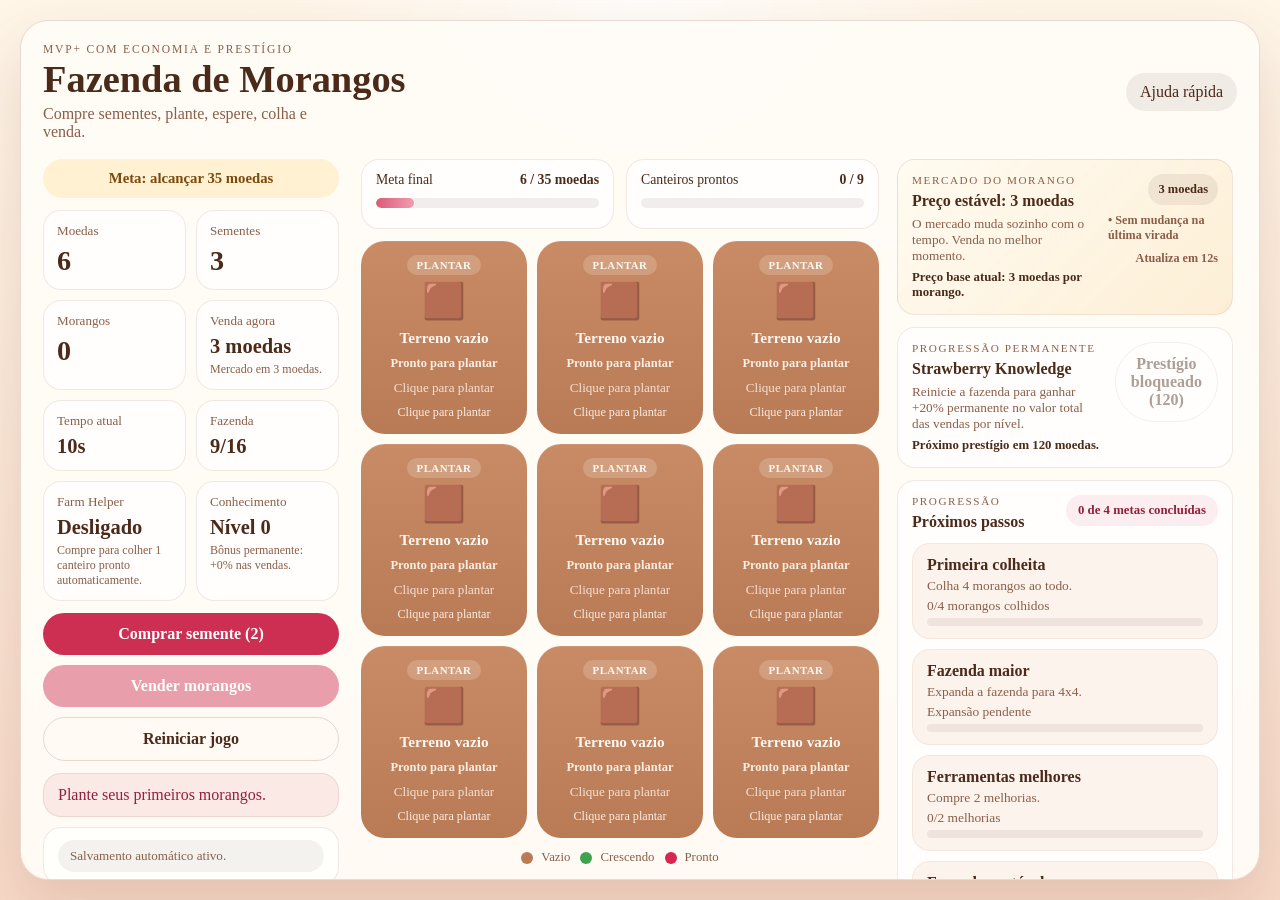
==== public/index.html @ 551999f2 "refactor: sprint 9Reorganize game into a modular architecture with dedicated systems, state manageme" ====
<!DOCTYPE html>
<html lang="pt-BR">
  <head>
    <meta charset="UTF-8" />
    <meta name="viewport" content="width=device-width, initial-scale=1.0" />
    <title>Fazenda de Morangos</title>
    <link rel="stylesheet" href="style.css" />
  </head>
  <body>
    <main class="app">
      <section class="panel">
        <div class="panel__header">
          <div>
            <p class="eyebrow">MVP+ com economia e prestígio</p>
            <h1>Fazenda de Morangos</h1>
            <p class="subtitle">Compre sementes, plante, espere, colha e venda.</p>
          </div>
          <button class="helper-btn" id="helpToggleButton" type="button" aria-expanded="false">Ajuda rápida</button>
        </div>

        <section class="game-shell">
          <aside class="zone zone--left">
            <div class="goal" id="goalStatus" aria-live="polite">Meta: alcançar 35 moedas</div>

            <section class="stats stats--compact" aria-label="Recursos">
              <article class="stat" id="moneyCard">
                <span class="stat__label">Moedas</span>
                <strong class="stat__value" id="moneyCount">0</strong>
              </article>
              <article class="stat" id="seedCard">
                <span class="stat__label">Sementes</span>
                <strong class="stat__value" id="seedCount">0</strong>
              </article>
              <article class="stat" id="berryCard">
                <span class="stat__label">Morangos</span>
                <strong class="stat__value" id="berryCount">0</strong>
              </article>
              <article class="stat" id="sellPriceCard">
                <span class="stat__label">Venda agora</span>
                <strong class="stat__value stat__value--small" id="sellPriceValue">3 moedas</strong>
                <span class="stat__hint" id="sellPriceHint">Mercado estável.</span>
              </article>
              <article class="stat" id="growthTimeCard">
                <span class="stat__label">Tempo atual</span>
                <strong class="stat__value stat__value--small" id="growthTimeValue">10s</strong>
              </article>
              <article class="stat" id="plotCountCard">
                <span class="stat__label">Fazenda</span>
                <strong class="stat__value stat__value--small" id="plotCountValue">9/16</strong>
              </article>
              <article class="stat" id="helperCard">
                <span class="stat__label">Farm Helper</span>
                <strong class="stat__value stat__value--small" id="helperStatusValue">Desligado</strong>
                <span class="stat__hint" id="helperStatusHint">Compre para colher 1 canteiro pronto automaticamente.</span>
              </article>
              <article class="stat" id="prestigeCard">
                <span class="stat__label">Conhecimento</span>
                <strong class="stat__value stat__value--small" id="prestigeLevelValue">Nível 0</strong>
                <span class="stat__hint" id="prestigeBonusHint">Bônus permanente: +0% nas vendas.</span>
              </article>
            </section>

            <section class="actions actions--stack" aria-label="Ações">
              <button class="action-btn" id="buySeedButton" type="button">Comprar semente (2)</button>
              <button class="action-btn" id="sellButton" type="button">Vender morangos</button>
              <button class="action-btn action-btn--ghost" id="resetButton" type="button">Reiniciar jogo</button>
            </section>

            <section class="status-stack" aria-label="Status rápidos">
              <section class="status-module status-module--message">
                <p id="statusMessage" aria-live="polite">Plante seus primeiros morangos.</p>
              </section>

              <section class="status-module status-module--save">
                <div class="save-status" id="saveStatus" aria-live="polite">Salvamento automático pendente.</div>
              </section>

              <section class="combo-strip status-module" id="comboStrip" aria-live="polite" hidden>
                <div>
                  <p class="combo-strip__eyebrow">Combo</p>
                  <strong class="combo-strip__title" id="comboTitle">Combo x2</strong>
                  <p class="combo-strip__text" id="comboText">Colha em sequência para bônus.</p>
                </div>
                <div class="combo-strip__aside">
                  <div class="combo-strip__timer" id="comboTimer">1s</div>
                  <div class="combo-strip__progress">
                    <div class="combo-strip__progress-fill" id="comboProgressBar"></div>
                  </div>
                </div>
              </section>

              <section class="helper-strip status-module" id="helperStrip" aria-live="polite" hidden>
                <div>
                  <p class="helper-strip__eyebrow">Farm Helper</p>
                  <strong class="helper-strip__title">Colheita automática</strong>
                  <p class="helper-strip__text" id="helperStripText">O helper está monitorando a fazenda.</p>
                </div>
                <div class="helper-strip__timer" id="helperStripTimer">Próxima verificação em 3s</div>
              </section>

              <section class="event-banner event-banner--idle status-module" id="eventBanner" aria-live="polite">
                <div>
                  <p class="event-banner__eyebrow">Evento</p>
                  <h2 id="eventTitle">Nenhum evento ativo</h2>
                  <p class="event-banner__text" id="eventDescription">Venda morangos para ativar um evento curto.</p>
                  <p class="event-banner__effect" id="eventEffect">Sem bônus ativo no momento.</p>
                  <div class="event-banner__tags" id="eventTags" hidden></div>
                </div>
                <div class="event-banner__aside">
                  <div class="event-banner__timer" id="eventTimer">Aguardando</div>
                  <div class="event-banner__progress">
                    <div class="event-banner__progress-fill" id="eventProgressBar"></div>
                  </div>
                </div>
              </section>
            </section>
          </aside>

          <section class="zone zone--center">
            <section class="progress-strip progress-strip--compact" aria-label="Indicadores de progresso">
              <article class="progress-card">
                <div class="progress-card__head">
                  <span>Meta final</span>
                  <strong id="moneyGoalProgressLabel">0 / 35 moedas</strong>
                </div>
                <div class="progress-card__bar">
                  <div class="progress-card__fill" id="moneyGoalProgressBar"></div>
                </div>
              </article>
              <article class="progress-card">
                <div class="progress-card__head">
                  <span>Canteiros prontos</span>
                  <strong id="readyPlotProgressLabel">0 / 9</strong>
                </div>
                <div class="progress-card__bar">
                  <div class="progress-card__fill progress-card__fill--ready" id="readyPlotProgressBar"></div>
                </div>
              </article>
            </section>

            <section class="milestone-toast" id="milestoneToast" aria-live="polite" hidden>
              <strong class="milestone-toast__title">Meta concluída</strong>
              <p class="milestone-toast__text" id="milestoneToastText"></p>
            </section>

            <section class="farm-section">
              <div class="farm-grid" id="farmGrid" aria-label="Grade da fazenda"></div>
            </section>

            <section class="meta-row meta-row--center" aria-label="Legenda e leitura rápida">
              <div class="legend" aria-label="Estados dos canteiros">
                <span class="legend__item"><span class="legend__dot legend__dot--empty"></span>Vazio</span>
                <span class="legend__item"><span class="legend__dot legend__dot--growing"></span>Crescendo</span>
                <span class="legend__item"><span class="legend__dot legend__dot--ready"></span>Pronto</span>
              </div>
            </section>
          </section>

          <aside class="zone zone--right">
            <section class="market-banner market-banner--steady" id="marketBanner" aria-live="polite">
              <div>
                <p class="market-banner__eyebrow">Mercado do morango</p>
                <h2 id="marketHeadline">Preço estável</h2>
                <p class="market-banner__text" id="marketSummary">
                  O mercado muda sozinho com o tempo. Venda no melhor momento.
                </p>
                <p class="market-banner__effect" id="marketEffect">Preço base atual: 3 moedas por morango.</p>
              </div>
              <div class="market-banner__aside">
                <div class="market-banner__price" id="marketPriceValue">3 moedas</div>
                <div class="market-banner__change" id="marketChangeIndicator">Sem mudança</div>
                <div class="market-banner__timer" id="marketTimer">Atualiza em 12s</div>
              </div>
            </section>

            <section class="prestige-panel" id="prestigePanel" aria-live="polite">
              <div>
                <p class="prestige-panel__eyebrow">Progressão permanente</p>
                <h2 id="prestigePanelTitle">Strawberry Knowledge</h2>
                <p class="prestige-panel__text" id="prestigePanelDescription">
                  Alcance o requisito de moedas para reiniciar a fazenda e ganhar bônus permanente nas vendas.
                </p>
                <p class="prestige-panel__meta" id="prestigeThresholdText">Próximo prestígio em 120 moedas.</p>
              </div>
              <button class="action-btn action-btn--ghost" id="prestigeButton" type="button">Prestigiar fazenda</button>
            </section>

            <section class="progression" aria-label="Progresso">
              <div class="progression__header">
                <div>
                  <p class="progression__eyebrow">Progressão</p>
                  <h2>Próximos passos</h2>
                </div>
                <div class="progression__summary" id="progressSummary">0 de 4 metas concluídas</div>
              </div>
              <ul class="goal-list" id="goalList" aria-live="polite"></ul>
            </section>

            <section class="upgrades" aria-label="Melhorias">
              <article class="upgrade-card">
                <p class="upgrade-card__eyebrow">Melhoria</p>
                <h2>Adubo rápido</h2>
                <p class="upgrade-card__text" id="fertilizerDescription">
                  Reduz o tempo de crescimento em 25%.
                </p>
                <button class="action-btn" id="fertilizerButton" type="button">Comprar adubo (10)</button>
              </article>

              <article class="upgrade-card">
                <p class="upgrade-card__eyebrow">Melhoria</p>
                <h2>Caixa premium</h2>
                <p class="upgrade-card__text" id="marketDescription">
                  Cada morango vendido rende +2 moedas.
                </p>
                <button class="action-btn" id="marketButton" type="button">Melhorar venda (14)</button>
              </article>

              <article class="upgrade-card">
                <p class="upgrade-card__eyebrow">Expansão</p>
                <h2>Fazenda 4x4</h2>
                <p class="upgrade-card__text" id="expansionDescription">
                  Libera mais 7 canteiros e amplia a produção.
                </p>
                <button class="action-btn" id="expandFarmButton" type="button">Expandir fazenda (10)</button>
              </article>

              <article class="upgrade-card">
                <p class="upgrade-card__eyebrow">Automação leve</p>
                <h2>Farm Helper</h2>
                <p class="upgrade-card__text" id="helperDescription">
                  Colhe automaticamente 1 canteiro pronto a cada poucos segundos.
                </p>
                <button class="action-btn" id="helperButton" type="button">Comprar helper (18)</button>
              </article>
            </section>

            <section class="help-panel" id="helpPanel" aria-label="Ajuda inicial" hidden>
              <div class="help-panel__header">
                <div>
                  <p class="help-panel__eyebrow">Como jogar</p>
                  <h2>Comece em menos de 30 segundos</h2>
                </div>
                <button class="helper-btn helper-btn--ghost" id="helpDismissButton" type="button">Ocultar</button>
              </div>
              <ol class="help-steps">
                <li>Compre sementes com moedas.</li>
                <li>Clique em um terreno vazio para plantar.</li>
                <li>Espere crescer, colha e venda para reinvestir.</li>
              </ol>
            </section>
          </aside>
        </section>
      </section>
    </main>

    <script src="../src/config/gameConfig.js"></script>
    <script src="../src/utils/format.js"></script>
    <script src="../src/utils/dom.js"></script>
    <script src="../src/state/createGameState.js"></script>
    <script src="../src/systems/events.js"></script>
    <script src="../src/systems/market.js"></script>
    <script src="../src/systems/prestige.js"></script>
    <script src="../src/systems/combo.js"></script>
    <script src="../src/systems/helper.js"></script>
    <script src="../src/systems/progression.js"></script>
    <script src="../src/systems/plots.js"></script>
    <script src="../src/state/persistence.js"></script>
    <script src="../src/ui/farmGrid.js"></script>
    <script src="../src/ui/render.js"></script>
    <script src="../src/main.js"></script>
  </body>
</html>
---- public/style.css ----
:root {
  --bg-top: #fff6e8;
  --bg-bottom: #f8d9c8;
  --panel: rgba(255, 252, 247, 0.94);
  --panel-border: rgba(137, 76, 51, 0.18);
  --text: #4b2a1a;
  --muted: #8b5e49;
  --accent: #cc2f52;
  --accent-dark: #93203a;
  --gold: #f3b347;
  --soil: #7a4a2e;
  --soil-dark: #643a23;
  --sprout: #3fa34d;
  --ready: #d7264f;
  --empty: #b97a56;
  --track: rgba(255, 255, 255, 0.26);
  --shadow: 0 24px 60px rgba(100, 53, 31, 0.15);
}

* {
  box-sizing: border-box;
}

body {
  margin: 0;
  min-height: 100vh;
  font-family: Georgia, "Times New Roman", serif;
  color: var(--text);
  background:
    radial-gradient(circle at top, rgba(255, 255, 255, 0.8), transparent 32%),
    linear-gradient(180deg, var(--bg-top), var(--bg-bottom));
}

button {
  font: inherit;
}

.app {
  min-height: 100vh;
  display: grid;
  place-items: center;
  padding: 20px;
}

.panel {
  width: min(100%, 1440px);
  background: var(--panel);
  border: 1px solid var(--panel-border);
  border-radius: 28px;
  box-shadow: var(--shadow);
  padding: 22px;
  backdrop-filter: blur(8px);
}

.panel__header {
  display: flex;
  justify-content: space-between;
  gap: 12px;
  align-items: center;
}

.eyebrow {
  margin: 0 0 6px;
  text-transform: uppercase;
  letter-spacing: 0.16em;
  font-size: 0.72rem;
  color: var(--muted);
}

h1 {
  margin: 0;
  font-size: clamp(2rem, 3vw, 3rem);
  line-height: 0.95;
}

.subtitle {
  margin: 8px 0 0;
  max-width: 34ch;
  color: var(--muted);
}

.goal {
  padding: 11px 14px;
  border-radius: 999px;
  background: #fff1d2;
  color: #7a4a0d;
  font-size: 0.92rem;
  font-weight: 700;
  text-align: center;
}

.goal--won {
  background: #e6ffe8;
  color: #1c6a2b;
}

.helper-btn {
  border: 0;
  border-radius: 999px;
  padding: 10px 14px;
  background: rgba(75, 42, 26, 0.08);
  color: var(--text);
  cursor: pointer;
}

.helper-btn--ghost {
  background: transparent;
  border: 1px solid rgba(137, 76, 51, 0.16);
}

.game-shell {
  display: grid;
  grid-template-columns: minmax(250px, 300px) minmax(0, 1fr) minmax(300px, 340px);
  gap: 18px;
  margin-top: 18px;
  align-items: start;
}

.zone {
  min-width: 0;
}

.zone--left,
.zone--right,
.zone--center {
  display: grid;
  gap: 12px;
  align-content: start;
}

.stats {
  display: grid;
  gap: 10px;
}

.stats--compact {
  grid-template-columns: repeat(2, minmax(0, 1fr));
}

.stat {
  padding: 12px 13px;
  border-radius: 18px;
  background: rgba(255, 255, 255, 0.72);
  border: 1px solid rgba(137, 76, 51, 0.12);
}

.stat--highlight {
  background: rgba(255, 248, 223, 0.95);
  border-color: rgba(243, 179, 71, 0.45);
  box-shadow: inset 0 0 0 1px rgba(243, 179, 71, 0.08);
}

.stat__label {
  display: block;
  font-size: 0.82rem;
  color: var(--muted);
}

.stat__value {
  display: block;
  margin-top: 6px;
  font-size: clamp(1.3rem, 2.2vw, 1.9rem);
}

.stat__value--small {
  font-size: clamp(1rem, 1.6vw, 1.3rem);
}

.stat__hint {
  display: block;
  margin-top: 4px;
  font-size: 0.75rem;
  color: var(--muted);
}

.actions {
  display: flex;
  flex-wrap: wrap;
  gap: 10px;
}

.actions--stack {
  flex-direction: column;
}

.action-btn {
  border: 0;
  border-radius: 999px;
  padding: 12px 14px;
  background: var(--accent);
  color: white;
  font-weight: 700;
  cursor: pointer;
  transition:
    transform 140ms ease,
    opacity 140ms ease,
    background 140ms ease;
}

.action-btn:hover,
.action-btn:focus-visible {
  transform: translateY(-1px);
  background: var(--accent-dark);
  outline: none;
}

.action-btn:disabled {
  opacity: 0.45;
  cursor: not-allowed;
  transform: none;
}

.action-btn--highlight {
  box-shadow: 0 0 0 3px rgba(243, 179, 71, 0.2);
}

.action-btn--ghost {
  background: transparent;
  color: var(--text);
  border: 1px solid rgba(137, 76, 51, 0.2);
}

.action-btn--ghost:hover,
.action-btn--ghost:focus-visible {
  background: rgba(137, 76, 51, 0.08);
}

.status-stack {
  display: grid;
  gap: 10px;
}

.status-module {
  margin-top: 0;
  padding: 12px 14px;
  border-radius: 18px;
  border: 1px solid rgba(137, 76, 51, 0.12);
  background: rgba(255, 255, 255, 0.74);
}

.status-module--message {
  background: rgba(204, 47, 82, 0.08);
  color: var(--accent-dark);
}

.status-module p {
  margin: 0;
}

.save-status {
  padding: 8px 12px;
  border-radius: 999px;
  background: rgba(75, 42, 26, 0.06);
  color: var(--muted);
  font-size: 0.82rem;
}

.combo-strip {
  display: flex;
  justify-content: space-between;
  align-items: start;
  gap: 12px;
  background: linear-gradient(135deg, rgba(255, 244, 216, 0.96), rgba(255, 211, 138, 0.48));
  border: 1px solid rgba(243, 179, 71, 0.28);
}

.combo-strip__eyebrow {
  margin: 0 0 4px;
  text-transform: uppercase;
  letter-spacing: 0.14em;
  font-size: 0.66rem;
  color: #9a5a14;
}

.combo-strip__title,
.combo-strip__text {
  margin: 0;
}

.combo-strip__text {
  margin-top: 4px;
  color: #7a4a0d;
  font-size: 0.8rem;
}

.combo-strip__aside {
  display: grid;
  gap: 8px;
  justify-items: end;
  min-width: 110px;
}

.combo-strip__timer {
  padding: 8px 10px;
  border-radius: 999px;
  background: rgba(122, 74, 13, 0.1);
  color: #7a4a0d;
  font-size: 0.78rem;
  font-weight: 700;
}

.combo-strip__progress {
  width: 100%;
  height: 8px;
  border-radius: 999px;
  background: rgba(122, 74, 13, 0.12);
  overflow: hidden;
}

.combo-strip__progress-fill {
  width: 0;
  height: 100%;
  border-radius: inherit;
  background: linear-gradient(90deg, #f0a023, #ffd27a);
  transition: width 120ms linear;
}

.helper-strip {
  display: flex;
  justify-content: space-between;
  align-items: center;
  gap: 12px;
  background: linear-gradient(135deg, rgba(240, 246, 255, 0.96), rgba(169, 203, 244, 0.42));
  border: 1px solid rgba(84, 123, 201, 0.24);
}

.helper-strip__eyebrow {
  margin: 0 0 4px;
  text-transform: uppercase;
  letter-spacing: 0.14em;
  font-size: 0.66rem;
  color: #35578a;
}

.helper-strip__title,
.helper-strip__text {
  margin: 0;
}

.helper-strip__text {
  margin-top: 4px;
  color: #3a5c8b;
  font-size: 0.8rem;
}

.helper-strip__timer {
  flex-shrink: 0;
  padding: 8px 10px;
  border-radius: 999px;
  background: rgba(53, 87, 138, 0.1);
  color: #35578a;
  font-size: 0.78rem;
  font-weight: 700;
}

.progress-strip {
  display: grid;
  grid-template-columns: repeat(2, minmax(0, 1fr));
  gap: 12px;
}

.progress-card {
  padding: 12px 14px;
  border-radius: 18px;
  background: rgba(255, 255, 255, 0.72);
  border: 1px solid rgba(137, 76, 51, 0.12);
}

.progress-card__head {
  display: flex;
  justify-content: space-between;
  gap: 10px;
  align-items: center;
  font-size: 0.86rem;
}

.progress-card__bar {
  width: 100%;
  height: 10px;
  margin-top: 10px;
  border-radius: 999px;
  background: rgba(75, 42, 26, 0.08);
  overflow: hidden;
}

.progress-card__fill {
  width: 0;
  height: 100%;
  border-radius: inherit;
  background: linear-gradient(90deg, #d95a79, #f19db0);
  transition: width 160ms linear;
}

.progress-card__fill--ready {
  background: linear-gradient(90deg, #45aa54, #8fe09b);
}

.progress-strip--compact .progress-card {
  min-height: 70px;
}

.milestone-toast {
  padding: 12px 14px;
  border-radius: 18px;
  background: linear-gradient(135deg, rgba(230, 255, 232, 0.95), rgba(170, 223, 180, 0.72));
  border: 1px solid rgba(28, 106, 43, 0.18);
}

.milestone-toast__title,
.milestone-toast__text {
  margin: 0;
}

.milestone-toast__text {
  margin-top: 4px;
  color: #2a6532;
}

.meta-row {
  display: flex;
  justify-content: center;
  gap: 16px;
  align-items: center;
}

.legend {
  display: flex;
  flex-wrap: wrap;
  justify-content: center;
  gap: 10px;
  font-size: 0.8rem;
  color: var(--muted);
}

.legend__item {
  display: inline-flex;
  align-items: center;
  gap: 8px;
}

.legend__dot {
  width: 12px;
  height: 12px;
  border-radius: 999px;
}

.legend__dot--empty {
  background: var(--empty);
}

.legend__dot--growing {
  background: var(--sprout);
}

.legend__dot--ready {
  background: var(--ready);
}

.event-banner,
.market-banner,
.prestige-panel,
.progression,
.help-panel,
.upgrade-card {
  padding: 14px;
  border-radius: 18px;
  border: 1px solid rgba(137, 76, 51, 0.12);
  background: rgba(255, 255, 255, 0.72);
}

.event-banner,
.market-banner,
.prestige-panel {
  display: flex;
  justify-content: space-between;
  align-items: start;
  gap: 12px;
}

.event-banner--sunshine {
  background: linear-gradient(135deg, rgba(255, 241, 210, 0.95), rgba(243, 179, 71, 0.38));
}

.event-banner--drizzle {
  background: linear-gradient(135deg, rgba(225, 244, 255, 0.95), rgba(106, 170, 209, 0.34));
}

.event-banner--market {
  background: linear-gradient(135deg, rgba(255, 243, 228, 0.95), rgba(227, 129, 81, 0.32));
}

.market-banner--up {
  background: linear-gradient(135deg, rgba(234, 255, 237, 0.95), rgba(118, 196, 133, 0.28));
}

.market-banner--down {
  background: linear-gradient(135deg, rgba(255, 241, 240, 0.95), rgba(219, 106, 106, 0.24));
}

.market-banner--steady {
  background: linear-gradient(135deg, rgba(255, 251, 240, 0.95), rgba(243, 179, 71, 0.18));
}

.prestige-panel--available {
  background: linear-gradient(135deg, rgba(255, 248, 228, 0.95), rgba(243, 179, 71, 0.24));
  border-color: rgba(243, 179, 71, 0.42);
}

.event-banner__eyebrow,
.market-banner__eyebrow,
.prestige-panel__eyebrow,
.progression__eyebrow,
.help-panel__eyebrow,
.upgrade-card__eyebrow {
  margin: 0 0 6px;
  text-transform: uppercase;
  letter-spacing: 0.14em;
  font-size: 0.7rem;
  color: var(--muted);
}

.event-banner h2,
.market-banner h2,
.prestige-panel h2,
.progression h2,
.help-panel h2,
.upgrade-card h2 {
  margin: 0;
  font-size: 1rem;
}

.event-banner__text,
.market-banner__text,
.prestige-panel__text,
.upgrade-card__text {
  margin: 6px 0 0;
  color: var(--muted);
  font-size: 0.83rem;
}

.event-banner__effect,
.market-banner__effect,
.prestige-panel__meta {
  margin: 6px 0 0;
  font-size: 0.8rem;
  font-weight: 700;
}

.event-banner__aside,
.market-banner__aside {
  display: grid;
  gap: 8px;
  justify-items: end;
  min-width: 110px;
}

.event-banner__timer,
.market-banner__price {
  padding: 8px 10px;
  border-radius: 999px;
  background: rgba(75, 42, 26, 0.08);
  font-size: 0.78rem;
  font-weight: 700;
}

.market-banner__change,
.market-banner__timer {
  font-size: 0.76rem;
  color: var(--muted);
  font-weight: 700;
}

.event-banner__tags {
  display: flex;
  flex-wrap: wrap;
  gap: 8px;
  margin-top: 10px;
}

.event-banner__tag {
  display: inline-flex;
  align-items: center;
  min-height: 26px;
  padding: 5px 9px;
  border-radius: 999px;
  background: rgba(75, 42, 26, 0.1);
  color: var(--text);
  font-size: 0.74rem;
  font-weight: 700;
}

.event-banner__progress,
.event-banner__progress-fill {
  border-radius: 999px;
}

.event-banner__progress {
  width: 100%;
  max-width: 130px;
  height: 8px;
  background: rgba(75, 42, 26, 0.12);
  overflow: hidden;
}

.event-banner__progress-fill {
  width: 0;
  height: 100%;
  background: linear-gradient(90deg, rgba(75, 42, 26, 0.75), rgba(75, 42, 26, 0.28));
  transition: width 160ms linear;
}

.farm-section {
  display: grid;
}

.farm-grid {
  display: grid;
  grid-template-columns: repeat(3, minmax(0, 1fr));
  gap: 10px;
}

.farm-grid--expanded {
  grid-template-columns: repeat(4, minmax(0, 1fr));
}

.plot {
  appearance: none;
  border: 0;
  border-radius: 24px;
  min-height: 136px;
  background: linear-gradient(180deg, var(--soil), var(--soil-dark));
  color: #fff7ef;
  padding: 14px;
  display: flex;
  flex-direction: column;
  align-items: center;
  justify-content: center;
  gap: 9px;
  cursor: pointer;
  transition:
    transform 140ms ease,
    box-shadow 140ms ease,
    filter 140ms ease;
  box-shadow: inset 0 1px 0 rgba(255, 255, 255, 0.08);
}

.plot:hover,
.plot:focus-visible {
  transform: translateY(-2px);
  box-shadow:
    inset 0 1px 0 rgba(255, 255, 255, 0.1),
    0 14px 28px rgba(100, 53, 31, 0.18);
  outline: none;
}

.plot--attention {
  box-shadow:
    inset 0 1px 0 rgba(255, 255, 255, 0.1),
    0 0 0 3px rgba(255, 255, 255, 0.16);
}

.plot__emoji {
  font-size: 2.2rem;
  line-height: 1;
}

.plot__badge {
  padding: 4px 10px;
  border-radius: 999px;
  background: rgba(255, 255, 255, 0.18);
  font-size: 0.68rem;
  font-weight: 700;
  letter-spacing: 0.04em;
  text-transform: uppercase;
}

.plot__name,
.plot__stage,
.plot__timer {
  text-align: center;
}

.plot__name {
  font-size: 0.95rem;
  font-weight: 700;
}

.plot__stage {
  font-size: 0.78rem;
  color: rgba(255, 247, 239, 0.92);
  font-weight: 700;
}

.plot__timer {
  font-size: 0.82rem;
  color: rgba(255, 247, 239, 0.82);
}

.plot__progress {
  width: 100%;
  height: 8px;
  border-radius: 999px;
  background: var(--track);
  overflow: hidden;
}

.plot__progress-fill {
  height: 100%;
  width: 0;
  border-radius: inherit;
  background: linear-gradient(90deg, #fff2c2, #fff8ef);
  transition: width 180ms linear;
}

.plot__hint {
  font-size: 0.76rem;
  color: rgba(255, 247, 239, 0.92);
}

.plot--empty {
  background: linear-gradient(180deg, #c98b66, var(--empty));
}

.plot--growing {
  background: linear-gradient(180deg, #4cae57, var(--sprout));
}

.plot--growing .plot__badge {
  background: rgba(255, 255, 255, 0.24);
}

.plot--ready {
  background: linear-gradient(180deg, #f26a8d, var(--ready));
  animation: readyPulse 1s ease-in-out infinite alternate;
}

.plot--ready .plot__badge {
  background: rgba(255, 255, 255, 0.28);
}

.plot--harvested {
  animation: harvestFlash 420ms ease-out;
}

.plot--harvested-auto {
  animation: harvestFlashAuto 560ms ease-out;
}

.progression__header {
  display: flex;
  justify-content: space-between;
  gap: 12px;
  align-items: start;
}

.progression__summary {
  flex-shrink: 0;
  padding: 8px 12px;
  border-radius: 999px;
  background: rgba(204, 47, 82, 0.08);
  color: var(--accent-dark);
  font-size: 0.8rem;
  font-weight: 700;
}

.goal-list {
  list-style: none;
  margin: 12px 0 0;
  padding: 0;
  display: grid;
  gap: 10px;
}

.goal-item {
  display: grid;
  gap: 4px;
  padding: 12px 14px;
  border-radius: 18px;
  background: rgba(248, 217, 200, 0.3);
  border: 1px solid rgba(137, 76, 51, 0.08);
}

.goal-item--done {
  background: rgba(120, 196, 133, 0.18);
  border-color: rgba(28, 106, 43, 0.18);
}

.goal-item__title {
  font-weight: 700;
}

.goal-item__description,
.goal-item__meta {
  color: var(--muted);
  font-size: 0.84rem;
}

.goal-item__bar {
  width: 100%;
  height: 8px;
  border-radius: 999px;
  background: rgba(75, 42, 26, 0.08);
  overflow: hidden;
}

.goal-item__fill {
  width: 0;
  height: 100%;
  border-radius: inherit;
  background: linear-gradient(90deg, #cf4e6e, #f3b4c2);
  transition: width 180ms ease;
}

.upgrades {
  display: grid;
  grid-template-columns: 1fr;
  gap: 12px;
}

.upgrade-card__text {
  margin: 6px 0 12px;
  min-height: 0;
}

.help-panel[hidden] {
  display: none;
}

.help-panel__header {
  display: flex;
  justify-content: space-between;
  gap: 12px;
  align-items: start;
}

.help-steps {
  margin: 10px 0 0;
  padding-left: 18px;
  color: var(--muted);
}

.help-steps li + li {
  margin-top: 6px;
}

@keyframes readyPulse {
  from {
    box-shadow:
      inset 0 1px 0 rgba(255, 255, 255, 0.1),
      0 0 0 rgba(210, 38, 79, 0.12);
  }

  to {
    box-shadow:
      inset 0 1px 0 rgba(255, 255, 255, 0.1),
      0 16px 30px rgba(210, 38, 79, 0.22);
  }
}

@keyframes harvestFlash {
  0% {
    transform: scale(0.96);
    filter: brightness(1.35);
  }

  100% {
    transform: scale(1);
    filter: brightness(1);
  }
}

@keyframes harvestFlashAuto {
  0% {
    transform: scale(0.97);
    filter: brightness(1.2) saturate(1.15);
    box-shadow: 0 0 0 rgba(112, 162, 255, 0.1);
  }

  100% {
    transform: scale(1);
    filter: brightness(1);
    box-shadow: 0 14px 28px rgba(84, 123, 201, 0.18);
  }
}

@media (min-width: 1100px) {
  .panel {
    min-height: calc(100vh - 40px);
    max-height: calc(100vh - 40px);
    overflow: hidden;
  }

  .zone--left,
  .zone--right {
    max-height: calc(100vh - 130px);
    overflow: auto;
    padding-right: 4px;
  }
}

@media (max-width: 1099px) {
  .panel {
    width: min(100%, 980px);
  }

  .game-shell {
    grid-template-columns: 1fr;
  }

  .zone--left,
  .zone--right,
  .zone--center {
    overflow: visible;
    max-height: none;
  }
}

@media (max-width: 640px) {
  .app {
    padding: 14px;
  }

  .panel {
    padding: 18px;
    border-radius: 24px;
  }

  .panel__header {
    flex-direction: column;
    align-items: start;
  }

  .goal {
    width: 100%;
  }

  .stats--compact {
    grid-template-columns: repeat(2, minmax(0, 1fr));
  }

  .progress-strip {
    grid-template-columns: 1fr;
  }

  .event-banner,
  .market-banner,
  .prestige-panel,
  .combo-strip,
  .helper-strip,
  .help-panel__header,
  .progression__header {
    flex-direction: column;
    align-items: start;
  }

  .event-banner__aside,
  .market-banner__aside,
  .combo-strip__aside {
    justify-items: stretch;
    width: 100%;
  }

  .event-banner__progress {
    max-width: none;
  }

  .farm-grid {
    gap: 10px;
  }

  .plot {
    min-height: 118px;
    border-radius: 20px;
  }

  .actions,
  .actions--stack {
    flex-direction: column;
  }
}
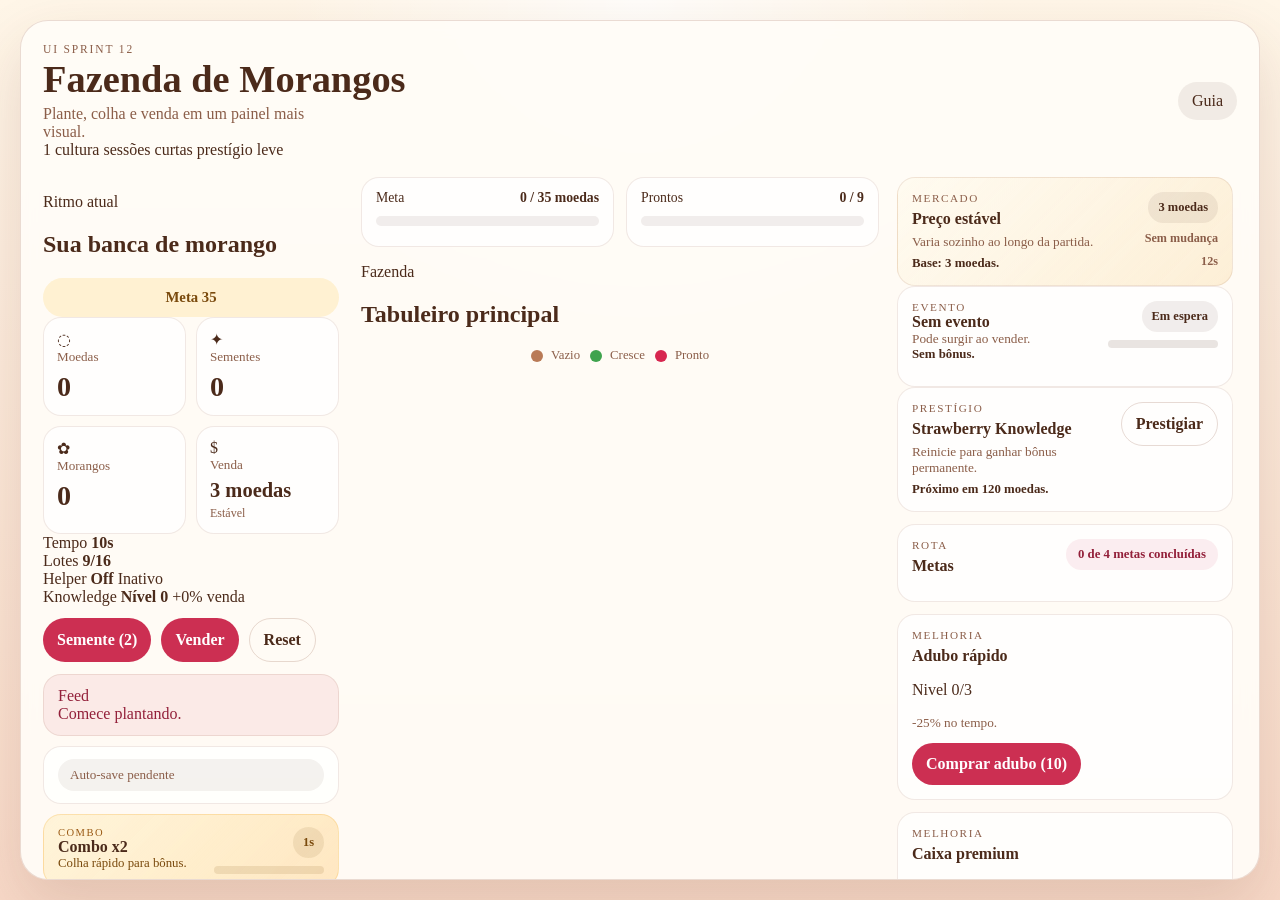
==== commit 2d0b4428: "Merge pull request #1 from Gabriel-Goes/sprint-16-runtime-qa-closeout Stabilize runtime and close Sp" ====
--- a/public/index.html
+++ b/public/index.html
@@ -10,76 +10,97 @@
     <main class="app">
       <section class="panel">
         <div class="panel__header">
-          <div>
-            <p class="eyebrow">MVP+ com economia e prestígio</p>
+          <div class="brand-block">
+            <p class="eyebrow">UI Sprint 12</p>
             <h1>Fazenda de Morangos</h1>
-            <p class="subtitle">Compre sementes, plante, espere, colha e venda.</p>
+            <p class="subtitle">Plante, colha e venda em um painel mais visual.</p>
+            <div class="header-pills" aria-label="Resumo do jogo">
+              <span class="header-pill">1 cultura</span>
+              <span class="header-pill">sessões curtas</span>
+              <span class="header-pill">prestígio leve</span>
+            </div>
           </div>
-          <button class="helper-btn" id="helpToggleButton" type="button" aria-expanded="false">Ajuda rápida</button>
+          <button class="helper-btn" id="helpToggleButton" type="button" aria-expanded="false">Guia</button>
         </div>
 
         <section class="game-shell">
           <aside class="zone zone--left">
-            <div class="goal" id="goalStatus" aria-live="polite">Meta: alcançar 35 moedas</div>
-
-            <section class="stats stats--compact" aria-label="Recursos">
-              <article class="stat" id="moneyCard">
-                <span class="stat__label">Moedas</span>
-                <strong class="stat__value" id="moneyCount">0</strong>
-              </article>
-              <article class="stat" id="seedCard">
-                <span class="stat__label">Sementes</span>
-                <strong class="stat__value" id="seedCount">0</strong>
-              </article>
-              <article class="stat" id="berryCard">
-                <span class="stat__label">Morangos</span>
-                <strong class="stat__value" id="berryCount">0</strong>
-              </article>
-              <article class="stat" id="sellPriceCard">
-                <span class="stat__label">Venda agora</span>
-                <strong class="stat__value stat__value--small" id="sellPriceValue">3 moedas</strong>
-                <span class="stat__hint" id="sellPriceHint">Mercado estável.</span>
-              </article>
-              <article class="stat" id="growthTimeCard">
-                <span class="stat__label">Tempo atual</span>
-                <strong class="stat__value stat__value--small" id="growthTimeValue">10s</strong>
-              </article>
-              <article class="stat" id="plotCountCard">
-                <span class="stat__label">Fazenda</span>
-                <strong class="stat__value stat__value--small" id="plotCountValue">9/16</strong>
-              </article>
-              <article class="stat" id="helperCard">
-                <span class="stat__label">Farm Helper</span>
-                <strong class="stat__value stat__value--small" id="helperStatusValue">Desligado</strong>
-                <span class="stat__hint" id="helperStatusHint">Compre para colher 1 canteiro pronto automaticamente.</span>
-              </article>
-              <article class="stat" id="prestigeCard">
-                <span class="stat__label">Conhecimento</span>
-                <strong class="stat__value stat__value--small" id="prestigeLevelValue">Nível 0</strong>
-                <span class="stat__hint" id="prestigeBonusHint">Bônus permanente: +0% nas vendas.</span>
-              </article>
-            </section>
-
-            <section class="actions actions--stack" aria-label="Ações">
-              <button class="action-btn" id="buySeedButton" type="button">Comprar semente (2)</button>
-              <button class="action-btn" id="sellButton" type="button">Vender morangos</button>
-              <button class="action-btn action-btn--ghost" id="resetButton" type="button">Reiniciar jogo</button>
+            <section class="overview-card">
+              <div class="overview-card__head">
+                <div>
+                  <p class="section-kicker">Ritmo atual</p>
+                  <h2 class="overview-card__title">Sua banca de morango</h2>
+                </div>
+                <div class="goal" id="goalStatus" aria-live="polite">Meta 35</div>
+              </div>
+
+              <section class="stats stats--compact" aria-label="Recursos">
+                <article class="stat" id="moneyCard">
+                  <span class="stat__icon" aria-hidden="true">◌</span>
+                  <span class="stat__label">Moedas</span>
+                  <strong class="stat__value" id="moneyCount">0</strong>
+                </article>
+                <article class="stat" id="seedCard">
+                  <span class="stat__icon" aria-hidden="true">✦</span>
+                  <span class="stat__label">Sementes</span>
+                  <strong class="stat__value" id="seedCount">0</strong>
+                </article>
+                <article class="stat" id="berryCard">
+                  <span class="stat__icon" aria-hidden="true">✿</span>
+                  <span class="stat__label">Morangos</span>
+                  <strong class="stat__value" id="berryCount">0</strong>
+                </article>
+                <article class="stat" id="sellPriceCard">
+                  <span class="stat__icon" aria-hidden="true">$</span>
+                  <span class="stat__label">Venda</span>
+                  <strong class="stat__value stat__value--small" id="sellPriceValue">3 moedas</strong>
+                  <span class="stat__hint" id="sellPriceHint">Estável</span>
+                </article>
+              </section>
+
+              <section class="quick-status" aria-label="Status compactos">
+                <article class="mini-stat" id="growthTimeCard">
+                  <span class="mini-stat__label">Tempo</span>
+                  <strong class="mini-stat__value" id="growthTimeValue">10s</strong>
+                </article>
+                <article class="mini-stat" id="plotCountCard">
+                  <span class="mini-stat__label">Lotes</span>
+                  <strong class="mini-stat__value" id="plotCountValue">9/16</strong>
+                </article>
+                <article class="mini-stat" id="helperCard">
+                  <span class="mini-stat__label">Helper</span>
+                  <strong class="mini-stat__value" id="helperStatusValue">Off</strong>
+                  <span class="mini-stat__hint" id="helperStatusHint">Inativo</span>
+                </article>
+                <article class="mini-stat" id="prestigeCard">
+                  <span class="mini-stat__label">Knowledge</span>
+                  <strong class="mini-stat__value" id="prestigeLevelValue">Nível 0</strong>
+                  <span class="mini-stat__hint" id="prestigeBonusHint">+0% venda</span>
+                </article>
+              </section>
+            </section>
+
+            <section class="actions actions--compact" aria-label="Ações">
+              <button class="action-btn" id="buySeedButton" type="button">Semente (2)</button>
+              <button class="action-btn action-btn--accent" id="sellButton" type="button">Vender</button>
+              <button class="action-btn action-btn--ghost action-btn--compact" id="resetButton" type="button">Reset</button>
             </section>
 
             <section class="status-stack" aria-label="Status rápidos">
               <section class="status-module status-module--message">
-                <p id="statusMessage" aria-live="polite">Plante seus primeiros morangos.</p>
+                <p class="status-module__label">Feed</p>
+                <p id="statusMessage" aria-live="polite">Comece plantando.</p>
               </section>
 
               <section class="status-module status-module--save">
-                <div class="save-status" id="saveStatus" aria-live="polite">Salvamento automático pendente.</div>
+                <div class="save-status" id="saveStatus" aria-live="polite">Auto-save pendente</div>
               </section>
 
               <section class="combo-strip status-module" id="comboStrip" aria-live="polite" hidden>
                 <div>
                   <p class="combo-strip__eyebrow">Combo</p>
                   <strong class="combo-strip__title" id="comboTitle">Combo x2</strong>
-                  <p class="combo-strip__text" id="comboText">Colha em sequência para bônus.</p>
+                  <p class="combo-strip__text" id="comboText">Colha rápido para bônus.</p>
                 </div>
                 <div class="combo-strip__aside">
                   <div class="combo-strip__timer" id="comboTimer">1s</div>
@@ -92,104 +113,107 @@
               <section class="helper-strip status-module" id="helperStrip" aria-live="polite" hidden>
                 <div>
                   <p class="helper-strip__eyebrow">Farm Helper</p>
-                  <strong class="helper-strip__title">Colheita automática</strong>
-                  <p class="helper-strip__text" id="helperStripText">O helper está monitorando a fazenda.</p>
-                </div>
-                <div class="helper-strip__timer" id="helperStripTimer">Próxima verificação em 3s</div>
+                  <strong class="helper-strip__title" id="helperStripTitle">Auto-colheita</strong>
+                  <p class="helper-strip__text" id="helperStripText">Monitorando a fazenda.</p>
+                </div>
+                <div class="helper-strip__timer" id="helperStripTimer">3s</div>
+              </section>
+            </section>
+          </aside>
+
+          <section class="zone zone--center">
+            <section class="board-stage">
+              <section class="progress-strip progress-strip--compact" aria-label="Indicadores de progresso">
+                <article class="progress-card">
+                  <div class="progress-card__head">
+                    <span>Meta</span>
+                    <strong id="moneyGoalProgressLabel">0 / 35 moedas</strong>
+                  </div>
+                  <div class="progress-card__bar">
+                    <div class="progress-card__fill" id="moneyGoalProgressBar"></div>
+                  </div>
+                </article>
+                <article class="progress-card">
+                  <div class="progress-card__head">
+                    <span>Prontos</span>
+                    <strong id="readyPlotProgressLabel">0 / 9</strong>
+                  </div>
+                  <div class="progress-card__bar">
+                    <div class="progress-card__fill progress-card__fill--ready" id="readyPlotProgressBar"></div>
+                  </div>
+                </article>
+              </section>
+
+              <section class="milestone-toast" id="milestoneToast" aria-live="polite" hidden>
+                <strong class="milestone-toast__title">Meta concluída</strong>
+                <p class="milestone-toast__text" id="milestoneToastText"></p>
+              </section>
+
+              <section class="farm-section">
+                <div class="farm-stage__header">
+                  <div>
+                    <p class="section-kicker">Fazenda</p>
+                    <h2 class="farm-stage__title">Tabuleiro principal</h2>
+                  </div>
+                  <div class="legend" aria-label="Estados dos canteiros">
+                    <span class="legend__item"><span class="legend__dot legend__dot--empty"></span>Vazio</span>
+                    <span class="legend__item"><span class="legend__dot legend__dot--growing"></span>Cresce</span>
+                    <span class="legend__item"><span class="legend__dot legend__dot--ready"></span>Pronto</span>
+                  </div>
+                </div>
+                <div class="farm-grid" id="farmGrid" aria-label="Grade da fazenda"></div>
+              </section>
+            </section>
+          </section>
+
+          <aside class="zone zone--right">
+            <section class="insight-stack">
+              <section class="market-banner market-banner--steady" id="marketBanner" aria-live="polite">
+                <div>
+                  <p class="market-banner__eyebrow">Mercado</p>
+                  <h2 id="marketHeadline">Preço estável</h2>
+                  <p class="market-banner__text" id="marketSummary">Varia sozinho ao longo da partida.</p>
+                  <p class="market-banner__effect" id="marketEffect">Base: 3 moedas.</p>
+                </div>
+                <div class="market-banner__aside">
+                  <div class="market-banner__price" id="marketPriceValue">3 moedas</div>
+                  <div class="market-banner__change" id="marketChangeIndicator">Sem mudança</div>
+                  <div class="market-banner__timer" id="marketTimer">12s</div>
+                </div>
               </section>
 
               <section class="event-banner event-banner--idle status-module" id="eventBanner" aria-live="polite">
                 <div>
                   <p class="event-banner__eyebrow">Evento</p>
-                  <h2 id="eventTitle">Nenhum evento ativo</h2>
-                  <p class="event-banner__text" id="eventDescription">Venda morangos para ativar um evento curto.</p>
-                  <p class="event-banner__effect" id="eventEffect">Sem bônus ativo no momento.</p>
+                  <h2 id="eventTitle">Sem evento</h2>
+                  <p class="event-banner__text" id="eventDescription">Pode surgir ao vender.</p>
+                  <p class="event-banner__effect" id="eventEffect">Sem bônus.</p>
                   <div class="event-banner__tags" id="eventTags" hidden></div>
                 </div>
                 <div class="event-banner__aside">
-                  <div class="event-banner__timer" id="eventTimer">Aguardando</div>
+                  <div class="event-banner__timer" id="eventTimer">Em espera</div>
                   <div class="event-banner__progress">
                     <div class="event-banner__progress-fill" id="eventProgressBar"></div>
                   </div>
                 </div>
               </section>
-            </section>
-          </aside>
-
-          <section class="zone zone--center">
-            <section class="progress-strip progress-strip--compact" aria-label="Indicadores de progresso">
-              <article class="progress-card">
-                <div class="progress-card__head">
-                  <span>Meta final</span>
-                  <strong id="moneyGoalProgressLabel">0 / 35 moedas</strong>
-                </div>
-                <div class="progress-card__bar">
-                  <div class="progress-card__fill" id="moneyGoalProgressBar"></div>
-                </div>
-              </article>
-              <article class="progress-card">
-                <div class="progress-card__head">
-                  <span>Canteiros prontos</span>
-                  <strong id="readyPlotProgressLabel">0 / 9</strong>
-                </div>
-                <div class="progress-card__bar">
-                  <div class="progress-card__fill progress-card__fill--ready" id="readyPlotProgressBar"></div>
-                </div>
-              </article>
-            </section>
-
-            <section class="milestone-toast" id="milestoneToast" aria-live="polite" hidden>
-              <strong class="milestone-toast__title">Meta concluída</strong>
-              <p class="milestone-toast__text" id="milestoneToastText"></p>
-            </section>
-
-            <section class="farm-section">
-              <div class="farm-grid" id="farmGrid" aria-label="Grade da fazenda"></div>
-            </section>
-
-            <section class="meta-row meta-row--center" aria-label="Legenda e leitura rápida">
-              <div class="legend" aria-label="Estados dos canteiros">
-                <span class="legend__item"><span class="legend__dot legend__dot--empty"></span>Vazio</span>
-                <span class="legend__item"><span class="legend__dot legend__dot--growing"></span>Crescendo</span>
-                <span class="legend__item"><span class="legend__dot legend__dot--ready"></span>Pronto</span>
-              </div>
-            </section>
-          </section>
-
-          <aside class="zone zone--right">
-            <section class="market-banner market-banner--steady" id="marketBanner" aria-live="polite">
-              <div>
-                <p class="market-banner__eyebrow">Mercado do morango</p>
-                <h2 id="marketHeadline">Preço estável</h2>
-                <p class="market-banner__text" id="marketSummary">
-                  O mercado muda sozinho com o tempo. Venda no melhor momento.
-                </p>
-                <p class="market-banner__effect" id="marketEffect">Preço base atual: 3 moedas por morango.</p>
-              </div>
-              <div class="market-banner__aside">
-                <div class="market-banner__price" id="marketPriceValue">3 moedas</div>
-                <div class="market-banner__change" id="marketChangeIndicator">Sem mudança</div>
-                <div class="market-banner__timer" id="marketTimer">Atualiza em 12s</div>
-              </div>
-            </section>
-
-            <section class="prestige-panel" id="prestigePanel" aria-live="polite">
-              <div>
-                <p class="prestige-panel__eyebrow">Progressão permanente</p>
-                <h2 id="prestigePanelTitle">Strawberry Knowledge</h2>
-                <p class="prestige-panel__text" id="prestigePanelDescription">
-                  Alcance o requisito de moedas para reiniciar a fazenda e ganhar bônus permanente nas vendas.
-                </p>
-                <p class="prestige-panel__meta" id="prestigeThresholdText">Próximo prestígio em 120 moedas.</p>
-              </div>
-              <button class="action-btn action-btn--ghost" id="prestigeButton" type="button">Prestigiar fazenda</button>
+
+              <section class="prestige-panel" id="prestigePanel" aria-live="polite">
+                <div>
+                  <p class="prestige-panel__eyebrow">Prestígio</p>
+                  <h2 id="prestigePanelTitle">Strawberry Knowledge</h2>
+                  <p class="prestige-panel__text" id="prestigePanelDescription">Reinicie para ganhar bônus permanente.</p>
+                  <p class="prestige-panel__meta" id="prestigeThresholdText">Próximo em 120 moedas.</p>
+                </div>
+                <button class="action-btn action-btn--ghost" id="prestigeButton" type="button">Prestigiar</button>
+              </section>
             </section>
 
             <section class="progression" aria-label="Progresso">
               <div class="progression__header">
                 <div>
-                  <p class="progression__eyebrow">Progressão</p>
-                  <h2>Próximos passos</h2>
+                  <p class="progression__eyebrow">Rota</p>
+                  <h2>Metas</h2>
                 </div>
                 <div class="progression__summary" id="progressSummary">0 de 4 metas concluídas</div>
               </div>
@@ -200,53 +224,57 @@
               <article class="upgrade-card">
                 <p class="upgrade-card__eyebrow">Melhoria</p>
                 <h2>Adubo rápido</h2>
-                <p class="upgrade-card__text" id="fertilizerDescription">
-                  Reduz o tempo de crescimento em 25%.
-                </p>
+                <p class="upgrade-card__meta" id="fertilizerLevelMeta">Nivel 0/3</p>
+                <p class="upgrade-card__text" id="fertilizerDescription">-25% no tempo.</p>
                 <button class="action-btn" id="fertilizerButton" type="button">Comprar adubo (10)</button>
               </article>
 
               <article class="upgrade-card">
                 <p class="upgrade-card__eyebrow">Melhoria</p>
                 <h2>Caixa premium</h2>
-                <p class="upgrade-card__text" id="marketDescription">
-                  Cada morango vendido rende +2 moedas.
-                </p>
+                <p class="upgrade-card__meta" id="marketLevelMeta">Nivel 0/3</p>
+                <p class="upgrade-card__text" id="marketDescription">+2 moedas por venda.</p>
                 <button class="action-btn" id="marketButton" type="button">Melhorar venda (14)</button>
               </article>
 
               <article class="upgrade-card">
                 <p class="upgrade-card__eyebrow">Expansão</p>
                 <h2>Fazenda 4x4</h2>
-                <p class="upgrade-card__text" id="expansionDescription">
-                  Libera mais 7 canteiros e amplia a produção.
-                </p>
+                <p class="upgrade-card__text" id="expansionDescription">+7 canteiros.</p>
                 <button class="action-btn" id="expandFarmButton" type="button">Expandir fazenda (10)</button>
               </article>
 
               <article class="upgrade-card">
                 <p class="upgrade-card__eyebrow">Automação leve</p>
                 <h2>Farm Helper</h2>
-                <p class="upgrade-card__text" id="helperDescription">
-                  Colhe automaticamente 1 canteiro pronto a cada poucos segundos.
+                <p class="upgrade-card__text" id="helperDescription">Colhe 1 pronto por ciclo.</p>
+                <button class="action-btn" id="helperButton" type="button">Comprar helper (18)</button>
+              </article>
+
+              <article class="upgrade-card">
+                <p class="upgrade-card__eyebrow">Suporte do helper</p>
+                <h2>Bolsa de sementes</h2>
+                <p class="upgrade-card__text" id="helperPlantingDescription">
+                  O Helper planta 1 vazio por ciclo se nao houver colheita. Consome sementes.
                 </p>
-                <button class="action-btn" id="helperButton" type="button">Comprar helper (18)</button>
+                <button class="action-btn" id="helperPlantingButton" type="button">Exige Helper (22)</button>
               </article>
             </section>
 
             <section class="help-panel" id="helpPanel" aria-label="Ajuda inicial" hidden>
               <div class="help-panel__header">
                 <div>
-                  <p class="help-panel__eyebrow">Como jogar</p>
-                  <h2>Comece em menos de 30 segundos</h2>
+                  <p class="help-panel__eyebrow">Guia</p>
+                  <h2>Loop rápido</h2>
                 </div>
                 <button class="helper-btn helper-btn--ghost" id="helpDismissButton" type="button">Ocultar</button>
               </div>
-              <ol class="help-steps">
-                <li>Compre sementes com moedas.</li>
-                <li>Clique em um terreno vazio para plantar.</li>
-                <li>Espere crescer, colha e venda para reinvestir.</li>
-              </ol>
+              <div class="help-steps">
+                <span class="help-step">1. Compre</span>
+                <span class="help-step">2. Plante</span>
+                <span class="help-step">3. Colha</span>
+                <span class="help-step">4. Venda</span>
+              </div>
             </section>
           </aside>
         </section>
@@ -257,6 +285,7 @@
     <script src="../src/utils/format.js"></script>
     <script src="../src/utils/dom.js"></script>
     <script src="../src/state/createGameState.js"></script>
+    <script src="../src/systems/upgrades.js"></script>
     <script src="../src/systems/events.js"></script>
     <script src="../src/systems/market.js"></script>
     <script src="../src/systems/prestige.js"></script>
@@ -265,6 +294,7 @@
     <script src="../src/systems/progression.js"></script>
     <script src="../src/systems/plots.js"></script>
     <script src="../src/state/persistence.js"></script>
+    <script src="../src/systems/runtime.js"></script>
     <script src="../src/ui/farmGrid.js"></script>
     <script src="../src/ui/render.js"></script>
     <script src="../src/main.js"></script>
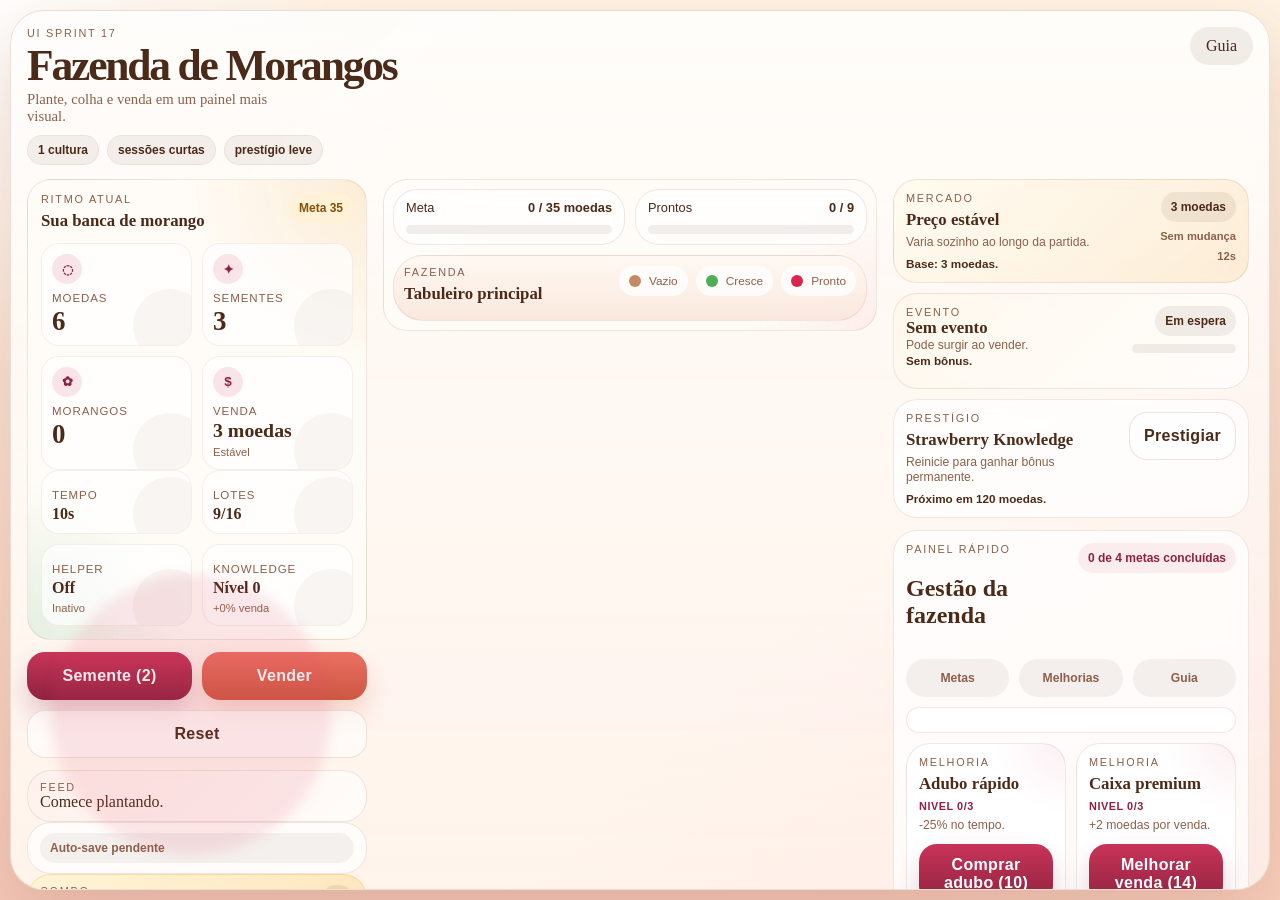
==== commit 861f506e: "feat: sprint 17" ====
--- a/public/index.html
+++ b/public/index.html
@@ -11,7 +11,7 @@
       <section class="panel">
         <div class="panel__header">
           <div class="brand-block">
-            <p class="eyebrow">UI Sprint 12</p>
+            <p class="eyebrow">UI Sprint 17</p>
             <h1>Fazenda de Morangos</h1>
             <p class="subtitle">Plante, colha e venda em um painel mais visual.</p>
             <div class="header-pills" aria-label="Resumo do jogo">
@@ -167,7 +167,7 @@
           </section>
 
           <aside class="zone zone--right">
-            <section class="insight-stack">
+            <section class="insight-stack insight-stack--compact">
               <section class="market-banner market-banner--steady" id="marketBanner" aria-live="polite">
                 <div>
                   <p class="market-banner__eyebrow">Mercado</p>
@@ -209,72 +209,106 @@
               </section>
             </section>
 
-            <section class="progression" aria-label="Progresso">
-              <div class="progression__header">
-                <div>
-                  <p class="progression__eyebrow">Rota</p>
-                  <h2>Metas</h2>
+            <section class="management-deck" aria-label="Gestão compacta">
+              <div class="management-deck__header">
+                <div>
+                  <p class="progression__eyebrow">Painel rápido</p>
+                  <h2>Gestão da fazenda</h2>
                 </div>
                 <div class="progression__summary" id="progressSummary">0 de 4 metas concluídas</div>
               </div>
-              <ul class="goal-list" id="goalList" aria-live="polite"></ul>
-            </section>
-
-            <section class="upgrades" aria-label="Melhorias">
-              <article class="upgrade-card">
-                <p class="upgrade-card__eyebrow">Melhoria</p>
-                <h2>Adubo rápido</h2>
-                <p class="upgrade-card__meta" id="fertilizerLevelMeta">Nivel 0/3</p>
-                <p class="upgrade-card__text" id="fertilizerDescription">-25% no tempo.</p>
-                <button class="action-btn" id="fertilizerButton" type="button">Comprar adubo (10)</button>
-              </article>
-
-              <article class="upgrade-card">
-                <p class="upgrade-card__eyebrow">Melhoria</p>
-                <h2>Caixa premium</h2>
-                <p class="upgrade-card__meta" id="marketLevelMeta">Nivel 0/3</p>
-                <p class="upgrade-card__text" id="marketDescription">+2 moedas por venda.</p>
-                <button class="action-btn" id="marketButton" type="button">Melhorar venda (14)</button>
-              </article>
-
-              <article class="upgrade-card">
-                <p class="upgrade-card__eyebrow">Expansão</p>
-                <h2>Fazenda 4x4</h2>
-                <p class="upgrade-card__text" id="expansionDescription">+7 canteiros.</p>
-                <button class="action-btn" id="expandFarmButton" type="button">Expandir fazenda (10)</button>
-              </article>
-
-              <article class="upgrade-card">
-                <p class="upgrade-card__eyebrow">Automação leve</p>
-                <h2>Farm Helper</h2>
-                <p class="upgrade-card__text" id="helperDescription">Colhe 1 pronto por ciclo.</p>
-                <button class="action-btn" id="helperButton" type="button">Comprar helper (18)</button>
-              </article>
-
-              <article class="upgrade-card">
-                <p class="upgrade-card__eyebrow">Suporte do helper</p>
-                <h2>Bolsa de sementes</h2>
-                <p class="upgrade-card__text" id="helperPlantingDescription">
-                  O Helper planta 1 vazio por ciclo se nao houver colheita. Consome sementes.
-                </p>
-                <button class="action-btn" id="helperPlantingButton" type="button">Exige Helper (22)</button>
-              </article>
-            </section>
-
-            <section class="help-panel" id="helpPanel" aria-label="Ajuda inicial" hidden>
-              <div class="help-panel__header">
-                <div>
-                  <p class="help-panel__eyebrow">Guia</p>
-                  <h2>Loop rápido</h2>
-                </div>
-                <button class="helper-btn helper-btn--ghost" id="helpDismissButton" type="button">Ocultar</button>
+              <div class="management-tabs" role="tablist" aria-label="Seções da gestão">
+                <button
+                  class="management-tab"
+                  id="sidebarGoalsTab"
+                  type="button"
+                  role="tab"
+                  aria-controls="progressionPanel"
+                  aria-selected="true"
+                >
+                  Metas
+                </button>
+                <button
+                  class="management-tab"
+                  id="sidebarUpgradesTab"
+                  type="button"
+                  role="button"
+                  aria-controls="upgradesPanel"
+                >
+                  Melhorias
+                </button>
+                <button
+                  class="management-tab"
+                  id="sidebarGuideTab"
+                  type="button"
+                  role="tab"
+                  aria-controls="helpPanel"
+                  aria-selected="false"
+                >
+                  Guia
+                </button>
               </div>
-              <div class="help-steps">
-                <span class="help-step">1. Compre</span>
-                <span class="help-step">2. Plante</span>
-                <span class="help-step">3. Colha</span>
-                <span class="help-step">4. Venda</span>
-              </div>
+
+              <section class="progression management-panel" id="progressionPanel" aria-label="Progresso">
+                <ul class="goal-list goal-list--compact" id="goalList" aria-live="polite"></ul>
+              </section>
+
+              <section class="upgrades" id="upgradesPanel" aria-label="Melhorias">
+                <article class="upgrade-card">
+                  <p class="upgrade-card__eyebrow">Melhoria</p>
+                  <h2>Adubo rápido</h2>
+                  <p class="upgrade-card__meta" id="fertilizerLevelMeta">Nivel 0/3</p>
+                  <p class="upgrade-card__text" id="fertilizerDescription">-25% no tempo.</p>
+                  <button class="action-btn" id="fertilizerButton" type="button">Comprar adubo (10)</button>
+                </article>
+
+                <article class="upgrade-card">
+                  <p class="upgrade-card__eyebrow">Melhoria</p>
+                  <h2>Caixa premium</h2>
+                  <p class="upgrade-card__meta" id="marketLevelMeta">Nivel 0/3</p>
+                  <p class="upgrade-card__text" id="marketDescription">+2 moedas por venda.</p>
+                  <button class="action-btn" id="marketButton" type="button">Melhorar venda (14)</button>
+                </article>
+
+                <article class="upgrade-card">
+                  <p class="upgrade-card__eyebrow">Expansão</p>
+                  <h2>Fazenda 4x4</h2>
+                  <p class="upgrade-card__text" id="expansionDescription">+7 canteiros.</p>
+                  <button class="action-btn" id="expandFarmButton" type="button">Expandir fazenda (10)</button>
+                </article>
+
+                <article class="upgrade-card">
+                  <p class="upgrade-card__eyebrow">Automação leve</p>
+                  <h2>Farm Helper</h2>
+                  <p class="upgrade-card__text" id="helperDescription">Colhe 1 pronto por ciclo.</p>
+                  <button class="action-btn" id="helperButton" type="button">Comprar helper (18)</button>
+                </article>
+
+                <article class="upgrade-card">
+                  <p class="upgrade-card__eyebrow">Suporte do helper</p>
+                  <h2>Bolsa de sementes</h2>
+                  <p class="upgrade-card__text" id="helperPlantingDescription">
+                    O Helper planta 1 vazio por ciclo se nao houver colheita. Consome sementes.
+                  </p>
+                  <button class="action-btn" id="helperPlantingButton" type="button">Exige Helper (22)</button>
+                </article>
+              </section>
+
+              <section class="help-panel management-panel" id="helpPanel" aria-label="Ajuda inicial" hidden>
+                <div class="help-panel__header">
+                  <div>
+                    <p class="help-panel__eyebrow">Guia</p>
+                    <h2>Loop rápido</h2>
+                  </div>
+                  <button class="helper-btn helper-btn--ghost" id="helpDismissButton" type="button">Ocultar</button>
+                </div>
+                <div class="help-steps">
+                  <span class="help-step">1. Compre</span>
+                  <span class="help-step">2. Plante</span>
+                  <span class="help-step">3. Colha</span>
+                  <span class="help-step">4. Venda</span>
+                </div>
+              </section>
             </section>
           </aside>
         </section>
--- a/public/style.css
+++ b/public/style.css
@@ -1,20 +1,33 @@
 :root {
-  --bg-top: #fff6e8;
-  --bg-bottom: #f8d9c8;
-  --panel: rgba(255, 252, 247, 0.94);
-  --panel-border: rgba(137, 76, 51, 0.18);
+  --bg-top: #fff3e3;
+  --bg-bottom: #f6c8b7;
+  --shell: rgba(255, 248, 241, 0.9);
+  --shell-border: rgba(124, 69, 44, 0.15);
+  --card: rgba(255, 255, 255, 0.72);
+  --card-strong: rgba(255, 252, 248, 0.9);
+  --card-border: rgba(124, 69, 44, 0.12);
   --text: #4b2a1a;
-  --muted: #8b5e49;
-  --accent: #cc2f52;
-  --accent-dark: #93203a;
-  --gold: #f3b347;
-  --soil: #7a4a2e;
-  --soil-dark: #643a23;
-  --sprout: #3fa34d;
+  --muted: #8c604b;
+  --accent: #c83459;
+  --accent-dark: #8f223f;
+  --berry: #da4167;
+  --gold: #eda83c;
+  --gold-soft: #fff2d6;
+  --leaf: #459d57;
+  --leaf-soft: #ebf8eb;
+  --sky: #5b82bd;
+  --sky-soft: #edf4ff;
+  --soil: #835036;
+  --soil-dark: #693d28;
+  --empty: #c48a65;
+  --sprout: #4cae57;
   --ready: #d7264f;
-  --empty: #b97a56;
-  --track: rgba(255, 255, 255, 0.26);
-  --shadow: 0 24px 60px rgba(100, 53, 31, 0.15);
+  --track: rgba(255, 255, 255, 0.22);
+  --shadow: 0 28px 70px rgba(105, 58, 36, 0.16);
+  --radius-xl: 34px;
+  --radius-lg: 24px;
+  --radius-md: 18px;
+  --radius-sm: 14px;
 }
 
 * {
@@ -27,8 +40,35 @@
   font-family: Georgia, "Times New Roman", serif;
   color: var(--text);
   background:
-    radial-gradient(circle at top, rgba(255, 255, 255, 0.8), transparent 32%),
+    radial-gradient(circle at top left, rgba(255, 255, 255, 0.9), transparent 24%),
+    radial-gradient(circle at bottom right, rgba(255, 215, 194, 0.5), transparent 28%),
     linear-gradient(180deg, var(--bg-top), var(--bg-bottom));
+}
+
+body::before,
+body::after {
+  content: "";
+  position: fixed;
+  inset: auto;
+  border-radius: 999px;
+  pointer-events: none;
+  filter: blur(6px);
+}
+
+body::before {
+  top: 3vh;
+  right: 6vw;
+  width: 240px;
+  height: 240px;
+  background: rgba(255, 255, 255, 0.26);
+}
+
+body::after {
+  left: 4vw;
+  bottom: 5vh;
+  width: 280px;
+  height: 280px;
+  background: rgba(217, 65, 103, 0.12);
 }
 
 button {
@@ -36,489 +76,227 @@
 }
 
 .app {
-  min-height: 100vh;
   display: grid;
-  place-items: center;
-  padding: 20px;
+  place-items: start center;
+  padding: 10px;
 }
 
 .panel {
-  width: min(100%, 1440px);
-  background: var(--panel);
-  border: 1px solid var(--panel-border);
-  border-radius: 28px;
+  position: relative;
+  width: min(100%, 1520px);
+  min-height: calc(100vh - 20px);
+  max-height: calc(100vh - 20px);
+  padding: 16px;
+  border-radius: var(--radius-xl);
+  border: 1px solid var(--shell-border);
+  background:
+    linear-gradient(180deg, rgba(255, 255, 255, 0.62), rgba(255, 244, 235, 0.52)),
+    var(--shell);
   box-shadow: var(--shadow);
-  padding: 22px;
-  backdrop-filter: blur(8px);
+  backdrop-filter: blur(12px);
+  overflow: hidden;
+}
+
+.panel::before {
+  content: "";
+  position: absolute;
+  inset: 0;
+  background:
+    linear-gradient(135deg, rgba(255, 255, 255, 0.12), transparent 32%),
+    linear-gradient(315deg, rgba(217, 65, 103, 0.05), transparent 36%);
+  pointer-events: none;
+}
+
+.panel__header,
+.game-shell,
+.zone,
+.overview-card,
+.board-stage,
+.insight-stack,
+.upgrades,
+.status-stack {
+  position: relative;
+  z-index: 1;
 }
 
 .panel__header {
   display: flex;
   justify-content: space-between;
-  gap: 12px;
-  align-items: center;
-}
-
-.eyebrow {
+  align-items: flex-start;
+  gap: 16px;
+}
+
+.brand-block {
+  max-width: 720px;
+}
+
+.eyebrow,
+.section-kicker,
+.event-banner__eyebrow,
+.market-banner__eyebrow,
+.prestige-panel__eyebrow,
+.progression__eyebrow,
+.help-panel__eyebrow,
+.upgrade-card__eyebrow,
+.combo-strip__eyebrow,
+.helper-strip__eyebrow,
+.status-module__label {
   margin: 0 0 6px;
+  font-family: "Trebuchet MS", "Gill Sans", sans-serif;
   text-transform: uppercase;
   letter-spacing: 0.16em;
-  font-size: 0.72rem;
+  font-size: 0.68rem;
   color: var(--muted);
 }
 
 h1 {
   margin: 0;
-  font-size: clamp(2rem, 3vw, 3rem);
-  line-height: 0.95;
+  font-size: clamp(2.2rem, 3.4vw, 3.5rem);
+  line-height: 0.92;
+  letter-spacing: -0.05em;
 }
 
 .subtitle {
-  margin: 8px 0 0;
+  margin: 6px 0 0;
   max-width: 34ch;
+  font-size: 0.92rem;
   color: var(--muted);
 }
 
-.goal {
-  padding: 11px 14px;
+.header-pills {
+  display: flex;
+  flex-wrap: wrap;
+  gap: 8px;
+  margin-top: 10px;
+}
+
+.header-pill,
+.goal,
+.save-status,
+.progression__summary,
+.market-banner__price,
+.event-banner__timer,
+.combo-strip__timer,
+.helper-strip__timer {
+  display: inline-flex;
+  align-items: center;
+  justify-content: center;
+  min-height: 30px;
+  padding: 5px 10px;
   border-radius: 999px;
-  background: #fff1d2;
-  color: #7a4a0d;
-  font-size: 0.92rem;
+  font-family: "Trebuchet MS", "Gill Sans", sans-serif;
+  font-size: 0.75rem;
   font-weight: 700;
-  text-align: center;
-}
-
-.goal--won {
-  background: #e6ffe8;
-  color: #1c6a2b;
+}
+
+.header-pill {
+  background: rgba(75, 42, 26, 0.06);
+  border: 1px solid rgba(124, 69, 44, 0.08);
 }
 
 .helper-btn {
   border: 0;
   border-radius: 999px;
-  padding: 10px 14px;
+  padding: 10px 16px;
   background: rgba(75, 42, 26, 0.08);
   color: var(--text);
   cursor: pointer;
+  transition:
+    transform 140ms ease,
+    background 140ms ease;
+}
+
+.helper-btn:hover,
+.helper-btn:focus-visible,
+.action-btn:hover,
+.action-btn:focus-visible,
+.plot:hover,
+.plot:focus-visible {
+  outline: none;
+  transform: translateY(-2px);
+}
+
+.helper-btn:hover,
+.helper-btn:focus-visible {
+  background: rgba(75, 42, 26, 0.13);
 }
 
 .helper-btn--ghost {
   background: transparent;
-  border: 1px solid rgba(137, 76, 51, 0.16);
+  border: 1px solid rgba(124, 69, 44, 0.14);
 }
 
 .game-shell {
   display: grid;
-  grid-template-columns: minmax(250px, 300px) minmax(0, 1fr) minmax(300px, 340px);
-  gap: 18px;
-  margin-top: 18px;
+  grid-template-columns: minmax(290px, 340px) minmax(0, 1.45fr) minmax(320px, 360px);
+  gap: 16px;
+  margin-top: 14px;
+  min-height: calc(100vh - 170px);
+  max-height: calc(100vh - 170px);
   align-items: start;
 }
 
 .zone {
   min-width: 0;
-}
-
-.zone--left,
-.zone--right,
-.zone--center {
+  min-height: 0;
   display: grid;
   gap: 12px;
   align-content: start;
-}
-
-.stats {
-  display: grid;
-  gap: 10px;
-}
-
-.stats--compact {
-  grid-template-columns: repeat(2, minmax(0, 1fr));
-}
-
-.stat {
-  padding: 12px 13px;
-  border-radius: 18px;
-  background: rgba(255, 255, 255, 0.72);
-  border: 1px solid rgba(137, 76, 51, 0.12);
-}
-
-.stat--highlight {
-  background: rgba(255, 248, 223, 0.95);
-  border-color: rgba(243, 179, 71, 0.45);
-  box-shadow: inset 0 0 0 1px rgba(243, 179, 71, 0.08);
-}
-
-.stat__label {
-  display: block;
-  font-size: 0.82rem;
-  color: var(--muted);
-}
-
-.stat__value {
-  display: block;
-  margin-top: 6px;
-  font-size: clamp(1.3rem, 2.2vw, 1.9rem);
-}
-
-.stat__value--small {
-  font-size: clamp(1rem, 1.6vw, 1.3rem);
-}
-
-.stat__hint {
-  display: block;
-  margin-top: 4px;
-  font-size: 0.75rem;
-  color: var(--muted);
-}
-
-.actions {
-  display: flex;
-  flex-wrap: wrap;
-  gap: 10px;
-}
-
-.actions--stack {
-  flex-direction: column;
-}
-
-.action-btn {
-  border: 0;
+  max-height: 100%;
+}
+
+.zone--right {
+  height: calc(100vh - 170px);
+  align-self: stretch;
+  max-height: 100%;
+  overflow: auto;
+  padding-right: 4px;
+  padding-bottom: 6px;
+}
+
+.zone--right::-webkit-scrollbar {
+  width: 10px;
+}
+
+.zone--right::-webkit-scrollbar-thumb {
   border-radius: 999px;
-  padding: 12px 14px;
-  background: var(--accent);
-  color: white;
-  font-weight: 700;
-  cursor: pointer;
-  transition:
-    transform 140ms ease,
-    opacity 140ms ease,
-    background 140ms ease;
-}
-
-.action-btn:hover,
-.action-btn:focus-visible {
-  transform: translateY(-1px);
-  background: var(--accent-dark);
-  outline: none;
-}
-
-.action-btn:disabled {
-  opacity: 0.45;
-  cursor: not-allowed;
-  transform: none;
-}
-
-.action-btn--highlight {
-  box-shadow: 0 0 0 3px rgba(243, 179, 71, 0.2);
-}
-
-.action-btn--ghost {
-  background: transparent;
-  color: var(--text);
-  border: 1px solid rgba(137, 76, 51, 0.2);
-}
-
-.action-btn--ghost:hover,
-.action-btn--ghost:focus-visible {
-  background: rgba(137, 76, 51, 0.08);
-}
-
-.status-stack {
-  display: grid;
-  gap: 10px;
-}
-
-.status-module {
-  margin-top: 0;
-  padding: 12px 14px;
-  border-radius: 18px;
-  border: 1px solid rgba(137, 76, 51, 0.12);
-  background: rgba(255, 255, 255, 0.74);
-}
-
-.status-module--message {
-  background: rgba(204, 47, 82, 0.08);
-  color: var(--accent-dark);
-}
-
-.status-module p {
-  margin: 0;
-}
-
-.save-status {
-  padding: 8px 12px;
-  border-radius: 999px;
-  background: rgba(75, 42, 26, 0.06);
-  color: var(--muted);
-  font-size: 0.82rem;
-}
-
-.combo-strip {
-  display: flex;
-  justify-content: space-between;
-  align-items: start;
-  gap: 12px;
-  background: linear-gradient(135deg, rgba(255, 244, 216, 0.96), rgba(255, 211, 138, 0.48));
-  border: 1px solid rgba(243, 179, 71, 0.28);
-}
-
-.combo-strip__eyebrow {
-  margin: 0 0 4px;
-  text-transform: uppercase;
-  letter-spacing: 0.14em;
-  font-size: 0.66rem;
-  color: #9a5a14;
-}
-
-.combo-strip__title,
-.combo-strip__text {
-  margin: 0;
-}
-
-.combo-strip__text {
-  margin-top: 4px;
-  color: #7a4a0d;
-  font-size: 0.8rem;
-}
-
-.combo-strip__aside {
-  display: grid;
-  gap: 8px;
-  justify-items: end;
-  min-width: 110px;
-}
-
-.combo-strip__timer {
-  padding: 8px 10px;
-  border-radius: 999px;
-  background: rgba(122, 74, 13, 0.1);
-  color: #7a4a0d;
-  font-size: 0.78rem;
-  font-weight: 700;
-}
-
-.combo-strip__progress {
-  width: 100%;
-  height: 8px;
-  border-radius: 999px;
-  background: rgba(122, 74, 13, 0.12);
-  overflow: hidden;
-}
-
-.combo-strip__progress-fill {
-  width: 0;
-  height: 100%;
-  border-radius: inherit;
-  background: linear-gradient(90deg, #f0a023, #ffd27a);
-  transition: width 120ms linear;
-}
-
-.helper-strip {
-  display: flex;
-  justify-content: space-between;
-  align-items: center;
-  gap: 12px;
-  background: linear-gradient(135deg, rgba(240, 246, 255, 0.96), rgba(169, 203, 244, 0.42));
-  border: 1px solid rgba(84, 123, 201, 0.24);
-}
-
-.helper-strip__eyebrow {
-  margin: 0 0 4px;
-  text-transform: uppercase;
-  letter-spacing: 0.14em;
-  font-size: 0.66rem;
-  color: #35578a;
-}
-
-.helper-strip__title,
-.helper-strip__text {
-  margin: 0;
-}
-
-.helper-strip__text {
-  margin-top: 4px;
-  color: #3a5c8b;
-  font-size: 0.8rem;
-}
-
-.helper-strip__timer {
-  flex-shrink: 0;
-  padding: 8px 10px;
-  border-radius: 999px;
-  background: rgba(53, 87, 138, 0.1);
-  color: #35578a;
-  font-size: 0.78rem;
-  font-weight: 700;
-}
-
-.progress-strip {
-  display: grid;
-  grid-template-columns: repeat(2, minmax(0, 1fr));
-  gap: 12px;
-}
-
-.progress-card {
-  padding: 12px 14px;
-  border-radius: 18px;
-  background: rgba(255, 255, 255, 0.72);
-  border: 1px solid rgba(137, 76, 51, 0.12);
-}
-
-.progress-card__head {
-  display: flex;
-  justify-content: space-between;
-  gap: 10px;
-  align-items: center;
-  font-size: 0.86rem;
-}
-
-.progress-card__bar {
-  width: 100%;
-  height: 10px;
-  margin-top: 10px;
-  border-radius: 999px;
-  background: rgba(75, 42, 26, 0.08);
-  overflow: hidden;
-}
-
-.progress-card__fill {
-  width: 0;
-  height: 100%;
-  border-radius: inherit;
-  background: linear-gradient(90deg, #d95a79, #f19db0);
-  transition: width 160ms linear;
-}
-
-.progress-card__fill--ready {
-  background: linear-gradient(90deg, #45aa54, #8fe09b);
-}
-
-.progress-strip--compact .progress-card {
-  min-height: 70px;
-}
-
-.milestone-toast {
-  padding: 12px 14px;
-  border-radius: 18px;
-  background: linear-gradient(135deg, rgba(230, 255, 232, 0.95), rgba(170, 223, 180, 0.72));
-  border: 1px solid rgba(28, 106, 43, 0.18);
-}
-
-.milestone-toast__title,
-.milestone-toast__text {
-  margin: 0;
-}
-
-.milestone-toast__text {
-  margin-top: 4px;
-  color: #2a6532;
-}
-
-.meta-row {
-  display: flex;
-  justify-content: center;
-  gap: 16px;
-  align-items: center;
-}
-
-.legend {
-  display: flex;
-  flex-wrap: wrap;
-  justify-content: center;
-  gap: 10px;
-  font-size: 0.8rem;
-  color: var(--muted);
-}
-
-.legend__item {
-  display: inline-flex;
-  align-items: center;
-  gap: 8px;
-}
-
-.legend__dot {
-  width: 12px;
-  height: 12px;
-  border-radius: 999px;
-}
-
-.legend__dot--empty {
-  background: var(--empty);
-}
-
-.legend__dot--growing {
-  background: var(--sprout);
-}
-
-.legend__dot--ready {
-  background: var(--ready);
-}
-
+  background: rgba(124, 69, 44, 0.18);
+}
+
+.overview-card,
+.board-stage,
 .event-banner,
 .market-banner,
 .prestige-panel,
 .progression,
 .help-panel,
-.upgrade-card {
-  padding: 14px;
-  border-radius: 18px;
-  border: 1px solid rgba(137, 76, 51, 0.12);
-  background: rgba(255, 255, 255, 0.72);
-}
-
-.event-banner,
-.market-banner,
-.prestige-panel {
+.upgrade-card,
+.status-module,
+.progress-card {
+  background: var(--card);
+  border: 1px solid var(--card-border);
+  border-radius: var(--radius-lg);
+  backdrop-filter: blur(8px);
+}
+
+.overview-card {
+  padding: 13px;
+  background:
+    radial-gradient(circle at top right, rgba(237, 168, 60, 0.18), transparent 34%),
+    radial-gradient(circle at bottom left, rgba(69, 157, 87, 0.14), transparent 28%),
+    var(--card-strong);
+}
+
+.overview-card__head {
   display: flex;
   justify-content: space-between;
-  align-items: start;
+  align-items: flex-start;
   gap: 12px;
-}
-
-.event-banner--sunshine {
-  background: linear-gradient(135deg, rgba(255, 241, 210, 0.95), rgba(243, 179, 71, 0.38));
-}
-
-.event-banner--drizzle {
-  background: linear-gradient(135deg, rgba(225, 244, 255, 0.95), rgba(106, 170, 209, 0.34));
-}
-
-.event-banner--market {
-  background: linear-gradient(135deg, rgba(255, 243, 228, 0.95), rgba(227, 129, 81, 0.32));
-}
-
-.market-banner--up {
-  background: linear-gradient(135deg, rgba(234, 255, 237, 0.95), rgba(118, 196, 133, 0.28));
-}
-
-.market-banner--down {
-  background: linear-gradient(135deg, rgba(255, 241, 240, 0.95), rgba(219, 106, 106, 0.24));
-}
-
-.market-banner--steady {
-  background: linear-gradient(135deg, rgba(255, 251, 240, 0.95), rgba(243, 179, 71, 0.18));
-}
-
-.prestige-panel--available {
-  background: linear-gradient(135deg, rgba(255, 248, 228, 0.95), rgba(243, 179, 71, 0.24));
-  border-color: rgba(243, 179, 71, 0.42);
-}
-
-.event-banner__eyebrow,
-.market-banner__eyebrow,
-.prestige-panel__eyebrow,
-.progression__eyebrow,
-.help-panel__eyebrow,
-.upgrade-card__eyebrow {
-  margin: 0 0 6px;
-  text-transform: uppercase;
-  letter-spacing: 0.14em;
-  font-size: 0.7rem;
-  color: var(--muted);
-}
-
+  margin-bottom: 12px;
+}
+
+.overview-card__title,
+.farm-stage__title,
 .event-banner h2,
 .market-banner h2,
 .prestige-panel h2,
@@ -526,97 +304,371 @@
 .help-panel h2,
 .upgrade-card h2 {
   margin: 0;
-  font-size: 1rem;
-}
-
+  font-size: 1.05rem;
+}
+
+.goal {
+  background: var(--gold-soft);
+  color: #84510a;
+}
+
+.goal--won {
+  background: var(--leaf-soft);
+  color: #256434;
+}
+
+.stats,
+.quick-status,
+.actions,
+.progress-strip,
+.upgrades {
+  display: grid;
+  gap: 10px;
+}
+
+.stats--compact,
+.quick-status,
+.actions--compact,
+.progress-strip {
+  grid-template-columns: repeat(2, minmax(0, 1fr));
+}
+
+.stat,
+.mini-stat {
+  position: relative;
+  overflow: hidden;
+  padding: 10px;
+  border-radius: var(--radius-md);
+  border: 1px solid rgba(124, 69, 44, 0.08);
+  background: rgba(255, 255, 255, 0.68);
+}
+
+.stat::after,
+.mini-stat::after {
+  content: "";
+  position: absolute;
+  inset: auto -16px -18px auto;
+  width: 74px;
+  height: 74px;
+  border-radius: 50%;
+  background: rgba(124, 69, 44, 0.05);
+}
+
+.stat--highlight {
+  background:
+    linear-gradient(145deg, rgba(255, 245, 214, 0.92), rgba(255, 255, 255, 0.72)),
+    rgba(255, 255, 255, 0.72);
+  border-color: rgba(237, 168, 60, 0.34);
+  box-shadow: inset 0 0 0 1px rgba(237, 168, 60, 0.08);
+}
+
+.stat__icon {
+  display: inline-flex;
+  align-items: center;
+  justify-content: center;
+  width: 30px;
+  height: 30px;
+  border-radius: 50%;
+  background: rgba(200, 52, 89, 0.12);
+  color: var(--accent-dark);
+  font-family: "Trebuchet MS", "Gill Sans", sans-serif;
+  font-size: 0.84rem;
+  font-weight: 700;
+}
+
+.stat__label,
+.mini-stat__label,
+.stat__hint,
+.mini-stat__hint,
 .event-banner__text,
 .market-banner__text,
 .prestige-panel__text,
-.upgrade-card__text {
-  margin: 6px 0 0;
+.upgrade-card__meta,
+.upgrade-card__text,
+.goal-item__meta,
+.goal-item__description {
+  display: block;
   color: var(--muted);
-  font-size: 0.83rem;
-}
-
-.event-banner__effect,
-.market-banner__effect,
-.prestige-panel__meta {
-  margin: 6px 0 0;
-  font-size: 0.8rem;
+  font-family: "Trebuchet MS", "Gill Sans", sans-serif;
+}
+
+.stat__label,
+.mini-stat__label {
+  margin-top: 8px;
+  font-size: 0.72rem;
+  text-transform: uppercase;
+  letter-spacing: 0.08em;
+}
+
+.stat__value {
+  display: block;
+  margin-top: 4px;
+  font-size: clamp(1.45rem, 2.1vw, 1.95rem);
+  line-height: 1;
+}
+
+.stat__value--small {
+  font-size: clamp(1.02rem, 1.55vw, 1.24rem);
+}
+
+.stat__hint,
+.mini-stat__hint {
+  margin-top: 4px;
+  font-size: 0.7rem;
+  line-height: 1.25;
+}
+
+.mini-stat__value {
+  display: block;
+  margin-top: 4px;
+  font-size: 1rem;
   font-weight: 700;
 }
 
+.actions--compact .action-btn--compact {
+  grid-column: 1 / -1;
+}
+
+.action-btn {
+  border: 0;
+  border-radius: 18px;
+  min-height: 48px;
+  padding: 12px 14px;
+  background: linear-gradient(180deg, var(--accent), var(--accent-dark));
+  color: white;
+  cursor: pointer;
+  font-family: "Trebuchet MS", "Gill Sans", sans-serif;
+  font-weight: 700;
+  letter-spacing: 0.02em;
+  transition:
+    transform 140ms ease,
+    opacity 140ms ease,
+    box-shadow 140ms ease,
+    filter 140ms ease;
+  box-shadow: 0 14px 24px rgba(143, 34, 63, 0.22);
+}
+
+.action-btn--accent {
+  background: linear-gradient(180deg, #eb6f62, #cc5842);
+  box-shadow: 0 14px 24px rgba(204, 88, 66, 0.22);
+}
+
+.action-btn--ghost {
+  background: rgba(255, 255, 255, 0.56);
+  color: var(--text);
+  border: 1px solid rgba(124, 69, 44, 0.14);
+  box-shadow: none;
+}
+
+.action-btn--highlight {
+  box-shadow:
+    0 14px 24px rgba(143, 34, 63, 0.22),
+    0 0 0 3px rgba(237, 168, 60, 0.24);
+}
+
+.action-btn:disabled {
+  opacity: 0.46;
+  cursor: not-allowed;
+  transform: none;
+  box-shadow: none;
+}
+
+.status-stack {
+  gap: 8px;
+}
+
+.status-module {
+  padding: 10px 12px;
+}
+
+.status-module--message {
+  background: linear-gradient(135deg, rgba(255, 241, 236, 0.92), rgba(255, 255, 255, 0.65));
+}
+
+.status-module p,
+.combo-strip__title,
+.combo-strip__text,
+.helper-strip__title,
+.helper-strip__text,
+.milestone-toast__title,
+.milestone-toast__text {
+  margin: 0;
+}
+
+.save-status {
+  justify-content: flex-start;
+  width: 100%;
+  background: rgba(75, 42, 26, 0.06);
+  color: var(--muted);
+}
+
+.combo-strip,
+.helper-strip,
+.event-banner,
+.market-banner,
+.prestige-panel {
+  display: flex;
+  justify-content: space-between;
+  align-items: flex-start;
+  gap: 14px;
+}
+
+.combo-strip {
+  background: linear-gradient(135deg, rgba(255, 244, 214, 0.95), rgba(255, 220, 158, 0.64));
+  border-color: rgba(237, 168, 60, 0.26);
+}
+
+.helper-strip {
+  background: linear-gradient(135deg, rgba(237, 244, 255, 0.95), rgba(181, 204, 244, 0.54));
+  border-color: rgba(91, 130, 189, 0.24);
+}
+
+.combo-strip__title,
+.helper-strip__title {
+  font-size: 1rem;
+}
+
+.combo-strip__text,
+.helper-strip__text {
+  margin-top: 4px;
+  font-family: "Trebuchet MS", "Gill Sans", sans-serif;
+  font-size: 0.74rem;
+  color: var(--muted);
+  line-height: 1.3;
+}
+
+.combo-strip__aside,
 .event-banner__aside,
 .market-banner__aside {
   display: grid;
   gap: 8px;
   justify-items: end;
-  min-width: 110px;
-}
-
-.event-banner__timer,
-.market-banner__price {
-  padding: 8px 10px;
+  min-width: 104px;
+}
+
+.combo-strip__timer {
+  background: rgba(132, 81, 10, 0.12);
+  color: #84510a;
+}
+
+.helper-strip__timer {
+  background: rgba(91, 130, 189, 0.12);
+  color: #35578a;
+}
+
+.combo-strip__progress,
+.event-banner__progress,
+.progress-card__bar,
+.goal-item__bar,
+.plot__progress {
+  width: 100%;
+  overflow: hidden;
   border-radius: 999px;
+}
+
+.combo-strip__progress,
+.event-banner__progress,
+.progress-card__bar,
+.goal-item__bar {
+  height: 9px;
   background: rgba(75, 42, 26, 0.08);
-  font-size: 0.78rem;
-  font-weight: 700;
-}
-
-.market-banner__change,
-.market-banner__timer {
-  font-size: 0.76rem;
-  color: var(--muted);
-  font-weight: 700;
-}
-
-.event-banner__tags {
+}
+
+.combo-strip__progress-fill,
+.event-banner__progress-fill,
+.progress-card__fill,
+.goal-item__fill,
+.plot__progress-fill {
+  width: 0;
+  height: 100%;
+  border-radius: inherit;
+}
+
+.combo-strip__progress-fill {
+  background: linear-gradient(90deg, #eda83c, #ffd67c);
+  transition: width 120ms linear;
+}
+
+.board-stage {
+  padding: 9px;
+  background:
+    radial-gradient(circle at top left, rgba(255, 255, 255, 0.56), transparent 22%),
+    radial-gradient(circle at bottom right, rgba(217, 65, 103, 0.08), transparent 26%),
+    var(--card-strong);
+}
+
+.milestone-toast {
+  margin-top: 10px;
+  padding: 10px 12px;
+  background: linear-gradient(135deg, rgba(235, 248, 235, 0.98), rgba(186, 229, 195, 0.72));
+  border: 1px solid rgba(69, 157, 87, 0.18);
+}
+
+.milestone-toast__text {
+  margin-top: 4px;
+  color: #296338;
+}
+
+.farm-section {
+  margin-top: 10px;
+  padding: 10px;
+  border-radius: 30px;
+  background:
+    linear-gradient(180deg, rgba(255, 248, 241, 0.96), rgba(248, 226, 214, 0.78)),
+    rgba(255, 255, 255, 0.85);
+  border: 1px solid rgba(124, 69, 44, 0.1);
+}
+
+.farm-stage__header {
+  display: flex;
+  justify-content: space-between;
+  gap: 16px;
+  align-items: flex-start;
+  margin-bottom: 6px;
+}
+
+.legend {
   display: flex;
   flex-wrap: wrap;
+  justify-content: flex-end;
   gap: 8px;
-  margin-top: 10px;
-}
-
-.event-banner__tag {
+  font-family: "Trebuchet MS", "Gill Sans", sans-serif;
+  font-size: 0.74rem;
+  color: var(--muted);
+}
+
+.legend__item {
   display: inline-flex;
   align-items: center;
-  min-height: 26px;
-  padding: 5px 9px;
+  gap: 8px;
+  min-height: 30px;
+  padding: 0 10px;
   border-radius: 999px;
-  background: rgba(75, 42, 26, 0.1);
-  color: var(--text);
-  font-size: 0.74rem;
-  font-weight: 700;
-}
-
-.event-banner__progress,
-.event-banner__progress-fill {
-  border-radius: 999px;
-}
-
-.event-banner__progress {
-  width: 100%;
-  max-width: 130px;
-  height: 8px;
-  background: rgba(75, 42, 26, 0.12);
-  overflow: hidden;
-}
-
-.event-banner__progress-fill {
-  width: 0;
-  height: 100%;
-  background: linear-gradient(90deg, rgba(75, 42, 26, 0.75), rgba(75, 42, 26, 0.28));
-  transition: width 160ms linear;
-}
-
-.farm-section {
-  display: grid;
+  background: rgba(255, 255, 255, 0.78);
+}
+
+.legend__dot {
+  width: 12px;
+  height: 12px;
+  border-radius: 50%;
+}
+
+.legend__dot--empty {
+  background: var(--empty);
+}
+
+.legend__dot--growing {
+  background: var(--sprout);
+}
+
+.legend__dot--ready {
+  background: var(--ready);
 }
 
 .farm-grid {
   display: grid;
   grid-template-columns: repeat(3, minmax(0, 1fr));
-  gap: 10px;
+  gap: 8px;
 }
 
 .farm-grid--expanded {
@@ -625,142 +677,289 @@
 
 .plot {
   appearance: none;
+  min-height: 98px;
+  padding: 8px;
   border: 0;
-  border-radius: 24px;
-  min-height: 136px;
-  background: linear-gradient(180deg, var(--soil), var(--soil-dark));
-  color: #fff7ef;
-  padding: 14px;
+  border-radius: 28px;
+  background:
+    linear-gradient(180deg, rgba(255, 255, 255, 0.08), transparent 35%),
+    linear-gradient(180deg, var(--soil), var(--soil-dark));
+  color: #fff8f1;
   display: flex;
   flex-direction: column;
+  justify-content: center;
   align-items: center;
-  justify-content: center;
-  gap: 9px;
+  gap: 4px;
   cursor: pointer;
+  box-shadow:
+    inset 0 1px 0 rgba(255, 255, 255, 0.1),
+    0 18px 28px rgba(105, 58, 36, 0.2);
   transition:
     transform 140ms ease,
     box-shadow 140ms ease,
     filter 140ms ease;
-  box-shadow: inset 0 1px 0 rgba(255, 255, 255, 0.08);
-}
-
-.plot:hover,
-.plot:focus-visible {
-  transform: translateY(-2px);
-  box-shadow:
-    inset 0 1px 0 rgba(255, 255, 255, 0.1),
-    0 14px 28px rgba(100, 53, 31, 0.18);
-  outline: none;
 }
 
 .plot--attention {
   box-shadow:
     inset 0 1px 0 rgba(255, 255, 255, 0.1),
-    0 0 0 3px rgba(255, 255, 255, 0.16);
-}
-
-.plot__emoji {
-  font-size: 2.2rem;
-  line-height: 1;
+    0 0 0 4px rgba(255, 255, 255, 0.16),
+    0 18px 28px rgba(105, 58, 36, 0.2);
 }
 
 .plot__badge {
+  min-height: 24px;
   padding: 4px 10px;
   border-radius: 999px;
   background: rgba(255, 255, 255, 0.18);
+  font-family: "Trebuchet MS", "Gill Sans", sans-serif;
+  font-size: 0.62rem;
+  font-weight: 700;
+  letter-spacing: 0.08em;
+  text-transform: uppercase;
+}
+
+.plot__emoji {
+  font-size: 1.45rem;
+  line-height: 1;
+}
+
+.plot__name,
+.plot__stage,
+.plot__timer,
+.plot__hint {
+  text-align: center;
+}
+
+.plot__name {
+  font-size: 0.76rem;
+  font-weight: 700;
+}
+
+.plot__stage,
+.plot__timer,
+.plot__hint {
+  font-family: "Trebuchet MS", "Gill Sans", sans-serif;
+}
+
+.plot__stage {
+  font-size: 0.64rem;
+  font-weight: 700;
+}
+
+.plot__timer {
+  font-size: 0.62rem;
+  opacity: 0.92;
+}
+
+.plot__hint {
+  font-size: 0.6rem;
+  opacity: 0.95;
+}
+
+.plot__progress {
+  height: 10px;
+  background: var(--track);
+}
+
+.plot__progress-fill {
+  background: linear-gradient(90deg, #fff0b5, #fffdf6);
+  transition: width 180ms linear;
+}
+
+.plot--empty {
+  background:
+    linear-gradient(180deg, rgba(255, 255, 255, 0.08), transparent 35%),
+    linear-gradient(180deg, #c98d69, var(--empty));
+}
+
+.plot--growing {
+  background:
+    linear-gradient(180deg, rgba(255, 255, 255, 0.08), transparent 35%),
+    linear-gradient(180deg, #59bc62, var(--sprout));
+}
+
+.plot--ready {
+  background:
+    linear-gradient(180deg, rgba(255, 255, 255, 0.08), transparent 35%),
+    linear-gradient(180deg, #f06f8f, var(--ready));
+  animation: readyPulse 1s ease-in-out infinite alternate;
+}
+
+.plot--harvested {
+  animation: harvestFlash 420ms ease-out;
+}
+
+.plot--harvested-auto {
+  animation: harvestFlashAuto 560ms ease-out;
+}
+
+.insight-stack,
+.management-deck,
+.management-tabs,
+.goal-list--compact {
+  display: grid;
+  gap: 10px;
+}
+
+.management-tabs {
+  grid-template-columns: repeat(3, minmax(0, 1fr));
+}
+
+.event-banner {
+  background: linear-gradient(135deg, rgba(255, 247, 236, 0.95), rgba(255, 255, 255, 0.7));
+}
+
+.event-banner--idle {
+  background: linear-gradient(135deg, rgba(255, 247, 236, 0.95), rgba(255, 255, 255, 0.7));
+}
+
+.event-banner--sunshine {
+  background: linear-gradient(135deg, rgba(255, 241, 210, 0.95), rgba(243, 179, 71, 0.38));
+}
+
+.event-banner--drizzle {
+  background: linear-gradient(135deg, rgba(225, 244, 255, 0.95), rgba(106, 170, 209, 0.34));
+}
+
+.event-banner--market {
+  background: linear-gradient(135deg, rgba(255, 243, 228, 0.95), rgba(227, 129, 81, 0.32));
+}
+
+.market-banner--up {
+  background: linear-gradient(135deg, rgba(234, 255, 237, 0.95), rgba(118, 196, 133, 0.28));
+}
+
+.market-banner--down {
+  background: linear-gradient(135deg, rgba(255, 241, 240, 0.95), rgba(219, 106, 106, 0.24));
+}
+
+.market-banner--steady {
+  background: linear-gradient(135deg, rgba(255, 251, 240, 0.95), rgba(243, 179, 71, 0.18));
+}
+
+.prestige-panel--available {
+  background: linear-gradient(135deg, rgba(255, 248, 228, 0.95), rgba(243, 179, 71, 0.24));
+  border-color: rgba(243, 179, 71, 0.42);
+}
+
+.event-banner,
+.market-banner,
+.prestige-panel,
+.progression,
+.management-deck,
+.help-panel,
+.upgrade-card {
+  padding: 12px;
+}
+
+.event-banner__text,
+.market-banner__text,
+.prestige-panel__text,
+.upgrade-card__meta,
+.upgrade-card__text {
+  margin: 5px 0 0;
+  font-size: 0.76rem;
+  line-height: 1.3;
+}
+
+.upgrade-card__meta {
   font-size: 0.68rem;
   font-weight: 700;
-  letter-spacing: 0.04em;
+  letter-spacing: 0.05em;
   text-transform: uppercase;
-}
-
-.plot__name,
-.plot__stage,
-.plot__timer {
-  text-align: center;
-}
-
-.plot__name {
-  font-size: 0.95rem;
+  color: var(--accent-dark);
+}
+
+.event-banner__effect,
+.market-banner__effect,
+.prestige-panel__meta {
+  margin: 6px 0 0;
+  font-family: "Trebuchet MS", "Gill Sans", sans-serif;
+  font-size: 0.73rem;
   font-weight: 700;
 }
 
-.plot__stage {
-  font-size: 0.78rem;
-  color: rgba(255, 247, 239, 0.92);
+.market-banner__price,
+.event-banner__timer {
+  background: rgba(75, 42, 26, 0.08);
+}
+
+.market-banner__change,
+.market-banner__timer {
+  font-family: "Trebuchet MS", "Gill Sans", sans-serif;
+  font-size: 0.7rem;
+  color: var(--muted);
   font-weight: 700;
 }
 
-.plot__timer {
-  font-size: 0.82rem;
-  color: rgba(255, 247, 239, 0.82);
-}
-
-.plot__progress {
-  width: 100%;
-  height: 8px;
+.event-banner__tags {
+  display: flex;
+  flex-wrap: wrap;
+  gap: 6px;
+  margin-top: 9px;
+}
+
+.event-banner__tag {
+  display: inline-flex;
+  align-items: center;
+  min-height: 24px;
+  padding: 4px 8px;
   border-radius: 999px;
-  background: var(--track);
-  overflow: hidden;
-}
-
-.plot__progress-fill {
-  height: 100%;
-  width: 0;
-  border-radius: inherit;
-  background: linear-gradient(90deg, #fff2c2, #fff8ef);
-  transition: width 180ms linear;
-}
-
-.plot__hint {
-  font-size: 0.76rem;
-  color: rgba(255, 247, 239, 0.92);
-}
-
-.plot--empty {
-  background: linear-gradient(180deg, #c98b66, var(--empty));
-}
-
-.plot--growing {
-  background: linear-gradient(180deg, #4cae57, var(--sprout));
-}
-
-.plot--growing .plot__badge {
-  background: rgba(255, 255, 255, 0.24);
-}
-
-.plot--ready {
-  background: linear-gradient(180deg, #f26a8d, var(--ready));
-  animation: readyPulse 1s ease-in-out infinite alternate;
-}
-
-.plot--ready .plot__badge {
-  background: rgba(255, 255, 255, 0.28);
-}
-
-.plot--harvested {
-  animation: harvestFlash 420ms ease-out;
-}
-
-.plot--harvested-auto {
-  animation: harvestFlashAuto 560ms ease-out;
-}
-
-.progression__header {
+  background: rgba(75, 42, 26, 0.1);
+  font-family: "Trebuchet MS", "Gill Sans", sans-serif;
+  font-size: 0.68rem;
+  font-weight: 700;
+}
+
+.event-banner__progress {
+  max-width: 120px;
+}
+
+.event-banner__progress-fill {
+  background: linear-gradient(90deg, rgba(75, 42, 26, 0.7), rgba(75, 42, 26, 0.2));
+  transition: width 160ms linear;
+}
+
+.progress-card {
+  padding: 10px 12px;
+}
+
+.progress-card__head {
+  display: flex;
+  justify-content: space-between;
+  gap: 10px;
+  align-items: center;
+  font-family: "Trebuchet MS", "Gill Sans", sans-serif;
+  font-size: 0.8rem;
+}
+
+.progress-card__bar {
+  margin-top: 10px;
+}
+
+.progress-card__fill {
+  background: linear-gradient(90deg, #d95a79, #f3a9ba);
+  transition: width 160ms linear;
+}
+
+.progress-card__fill--ready {
+  background: linear-gradient(90deg, #45aa54, #90e39c);
+}
+
+.progression__header,
+.management-deck__header,
+.help-panel__header {
   display: flex;
   justify-content: space-between;
   gap: 12px;
-  align-items: start;
+  align-items: flex-start;
 }
 
 .progression__summary {
   flex-shrink: 0;
-  padding: 8px 12px;
-  border-radius: 999px;
-  background: rgba(204, 47, 82, 0.08);
+  background: rgba(200, 52, 89, 0.08);
   color: var(--accent-dark);
-  font-size: 0.8rem;
-  font-weight: 700;
 }
 
 .goal-list {
@@ -768,57 +967,98 @@
   margin: 12px 0 0;
   padding: 0;
   display: grid;
-  gap: 10px;
+  gap: 9px;
+}
+
+.goal-list--compact {
+  margin-top: 0;
+}
+
+.management-deck {
+  border: 1px solid var(--card-border);
+  border-radius: var(--radius-lg);
+  background: var(--card);
+  backdrop-filter: blur(8px);
+}
+
+.management-tab {
+  border: 0;
+  min-height: 38px;
+  padding: 8px 12px;
+  border-radius: 999px;
+  background: rgba(75, 42, 26, 0.06);
+  color: var(--muted);
+  cursor: pointer;
+  font-family: "Trebuchet MS", "Gill Sans", sans-serif;
+  font-size: 0.76rem;
+  font-weight: 700;
+  transition:
+    background 140ms ease,
+    color 140ms ease,
+    transform 140ms ease;
+}
+
+.management-tab--active {
+  background: linear-gradient(180deg, rgba(200, 52, 89, 0.14), rgba(200, 52, 89, 0.08));
+  color: var(--accent-dark);
+}
+
+.management-tab:hover,
+.management-tab:focus-visible {
+  outline: none;
+  transform: translateY(-1px);
+}
+
+.management-panel[hidden] {
+  display: none;
 }
 
 .goal-item {
-  display: grid;
-  gap: 4px;
-  padding: 12px 14px;
-  border-radius: 18px;
-  background: rgba(248, 217, 200, 0.3);
-  border: 1px solid rgba(137, 76, 51, 0.08);
+  padding: 10px 11px;
+  border-radius: var(--radius-md);
+  border: 1px solid rgba(124, 69, 44, 0.08);
+  background: rgba(248, 217, 200, 0.28);
 }
 
 .goal-item--done {
-  background: rgba(120, 196, 133, 0.18);
-  border-color: rgba(28, 106, 43, 0.18);
+  background: rgba(120, 196, 133, 0.16);
+  border-color: rgba(69, 157, 87, 0.18);
 }
 
 .goal-item__title {
   font-weight: 700;
 }
 
-.goal-item__description,
+.goal-item__description {
+  display: none;
+}
+
 .goal-item__meta {
-  color: var(--muted);
-  font-size: 0.84rem;
+  margin-top: 4px;
+  font-size: 0.74rem;
 }
 
 .goal-item__bar {
-  width: 100%;
-  height: 8px;
-  border-radius: 999px;
-  background: rgba(75, 42, 26, 0.08);
-  overflow: hidden;
+  margin-top: 8px;
 }
 
 .goal-item__fill {
-  width: 0;
-  height: 100%;
-  border-radius: inherit;
-  background: linear-gradient(90deg, #cf4e6e, #f3b4c2);
+  background: linear-gradient(90deg, #cf4e6e, #f1b1bf);
   transition: width 180ms ease;
 }
 
 .upgrades {
-  display: grid;
-  grid-template-columns: 1fr;
-  gap: 12px;
+  grid-template-columns: repeat(2, minmax(0, 1fr));
+}
+
+.upgrade-card {
+  background:
+    radial-gradient(circle at top right, rgba(217, 65, 103, 0.08), transparent 30%),
+    rgba(255, 255, 255, 0.74);
 }
 
 .upgrade-card__text {
-  margin: 6px 0 12px;
+  margin-bottom: 10px;
   min-height: 0;
 }
 
@@ -826,41 +1066,44 @@
   display: none;
 }
 
-.help-panel__header {
+.help-steps {
   display: flex;
-  justify-content: space-between;
-  gap: 12px;
-  align-items: start;
-}
-
-.help-steps {
-  margin: 10px 0 0;
-  padding-left: 18px;
+  flex-wrap: wrap;
+  gap: 8px;
+  margin-top: 12px;
+}
+
+.help-step {
+  display: inline-flex;
+  align-items: center;
+  min-height: 34px;
+  padding: 8px 12px;
+  border-radius: 999px;
+  background: rgba(255, 255, 255, 0.82);
+  border: 1px solid rgba(124, 69, 44, 0.08);
+  font-family: "Trebuchet MS", "Gill Sans", sans-serif;
+  font-size: 0.74rem;
   color: var(--muted);
-}
-
-.help-steps li + li {
-  margin-top: 6px;
 }
 
 @keyframes readyPulse {
   from {
     box-shadow:
       inset 0 1px 0 rgba(255, 255, 255, 0.1),
-      0 0 0 rgba(210, 38, 79, 0.12);
+      0 16px 28px rgba(105, 58, 36, 0.2);
   }
 
   to {
     box-shadow:
       inset 0 1px 0 rgba(255, 255, 255, 0.1),
-      0 16px 30px rgba(210, 38, 79, 0.22);
+      0 18px 34px rgba(215, 38, 79, 0.3);
   }
 }
 
 @keyframes harvestFlash {
   0% {
     transform: scale(0.96);
-    filter: brightness(1.35);
+    filter: brightness(1.3);
   }
 
   100% {
@@ -871,110 +1114,105 @@
 
 @keyframes harvestFlashAuto {
   0% {
-    transform: scale(0.97);
-    filter: brightness(1.2) saturate(1.15);
-    box-shadow: 0 0 0 rgba(112, 162, 255, 0.1);
+    transform: scale(0.96);
+    filter: brightness(1.24) saturate(1.18);
   }
 
   100% {
     transform: scale(1);
     filter: brightness(1);
-    box-shadow: 0 14px 28px rgba(84, 123, 201, 0.18);
-  }
-}
-
-@media (min-width: 1100px) {
+  }
+}
+
+@media (max-width: 1180px) {
   .panel {
-    min-height: calc(100vh - 40px);
-    max-height: calc(100vh - 40px);
-    overflow: hidden;
-  }
-
-  .zone--left,
+    min-height: auto;
+    max-height: none;
+  }
+
+  .game-shell {
+    grid-template-columns: minmax(250px, 310px) minmax(0, 1fr);
+  }
+
   .zone--right {
-    max-height: calc(100vh - 130px);
-    overflow: auto;
-    padding-right: 4px;
-  }
-}
-
-@media (max-width: 1099px) {
+    height: auto;
+    grid-column: 1 / -1;
+    align-items: start;
+  }
+
+  .insight-stack {
+    grid-template-columns: repeat(3, minmax(0, 1fr));
+  }
+
+  .management-deck {
+    grid-column: 1 / -1;
+  }
+
+  .goal-list {
+    grid-template-columns: repeat(2, minmax(0, 1fr));
+  }
+}
+
+@media (max-width: 860px) {
+  .app {
+    padding: 12px;
+  }
+
   .panel {
-    width: min(100%, 980px);
-  }
-
-  .game-shell {
-    grid-template-columns: 1fr;
-  }
-
-  .zone--left,
-  .zone--right,
-  .zone--center {
-    overflow: visible;
+    min-height: auto;
     max-height: none;
-  }
-}
-
-@media (max-width: 640px) {
-  .app {
     padding: 14px;
-  }
-
-  .panel {
-    padding: 18px;
     border-radius: 24px;
   }
 
-  .panel__header {
-    flex-direction: column;
-    align-items: start;
-  }
-
-  .goal {
-    width: 100%;
-  }
-
-  .stats--compact {
-    grid-template-columns: repeat(2, minmax(0, 1fr));
-  }
-
-  .progress-strip {
-    grid-template-columns: 1fr;
-  }
-
+  .panel__header,
+  .farm-stage__header,
   .event-banner,
   .market-banner,
   .prestige-panel,
-  .combo-strip,
-  .helper-strip,
-  .help-panel__header,
-  .progression__header {
+  .progression__header,
+  .help-panel__header {
     flex-direction: column;
-    align-items: start;
-  }
-
+  }
+
+  .game-shell,
+  .stats--compact,
+  .quick-status,
+  .actions--compact,
+  .progress-strip,
+  .farm-grid,
+  .farm-grid--expanded,
+  .upgrades,
+  .insight-stack,
+  .goal-list {
+    grid-template-columns: 1fr;
+  }
+
+  .farm-grid--expanded {
+    grid-template-columns: repeat(2, minmax(0, 1fr));
+  }
+
+  .legend {
+    justify-content: flex-start;
+  }
+
+  .combo-strip__aside,
   .event-banner__aside,
-  .market-banner__aside,
-  .combo-strip__aside {
-    justify-items: stretch;
-    width: 100%;
-  }
-
-  .event-banner__progress {
-    max-width: none;
-  }
-
-  .farm-grid {
-    gap: 10px;
+  .market-banner__aside {
+    justify-items: start;
+  }
+}
+
+@media (max-width: 560px) {
+  h1 {
+    font-size: clamp(2.2rem, 10vw, 3rem);
+  }
+
+  .stat__value {
+    font-size: 1.9rem;
   }
 
   .plot {
-    min-height: 118px;
-    border-radius: 20px;
-  }
-
-  .actions,
-  .actions--stack {
-    flex-direction: column;
-  }
-}
+    min-height: 140px;
+  }
+}
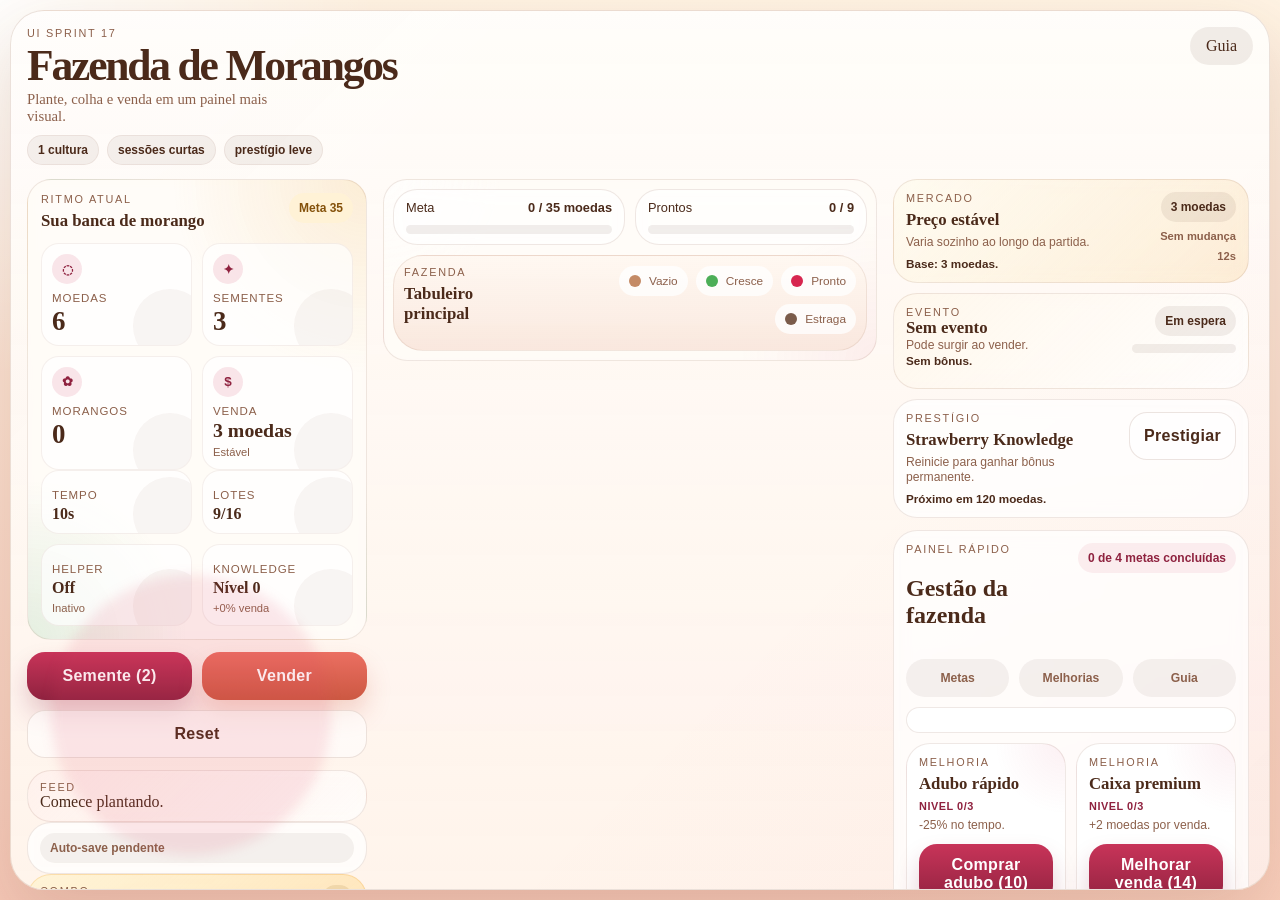
==== commit ec672205: "feature/sprint_18" ====
--- a/public/index.html
+++ b/public/index.html
@@ -159,6 +159,7 @@
                     <span class="legend__item"><span class="legend__dot legend__dot--empty"></span>Vazio</span>
                     <span class="legend__item"><span class="legend__dot legend__dot--growing"></span>Cresce</span>
                     <span class="legend__item"><span class="legend__dot legend__dot--ready"></span>Pronto</span>
+                    <span class="legend__item"><span class="legend__dot legend__dot--rotten"></span>Estraga</span>
                   </div>
                 </div>
                 <div class="farm-grid" id="farmGrid" aria-label="Grade da fazenda"></div>
--- a/public/style.css
+++ b/public/style.css
@@ -22,6 +22,7 @@
   --empty: #c48a65;
   --sprout: #4cae57;
   --ready: #d7264f;
+  --rotten: #7a5b4a;
   --track: rgba(255, 255, 255, 0.22);
   --shadow: 0 28px 70px rgba(105, 58, 36, 0.16);
   --radius-xl: 34px;
@@ -663,6 +664,10 @@
 
 .legend__dot--ready {
   background: var(--ready);
+}
+
+.legend__dot--rotten {
+  background: var(--rotten);
 }
 
 .farm-grid {
@@ -786,6 +791,12 @@
   animation: readyPulse 1s ease-in-out infinite alternate;
 }
 
+.plot--rotten {
+  background:
+    linear-gradient(180deg, rgba(255, 255, 255, 0.08), transparent 35%),
+    linear-gradient(180deg, #8f6e5d, var(--rotten));
+}
+
 .plot--harvested {
   animation: harvestFlash 420ms ease-out;
 }
